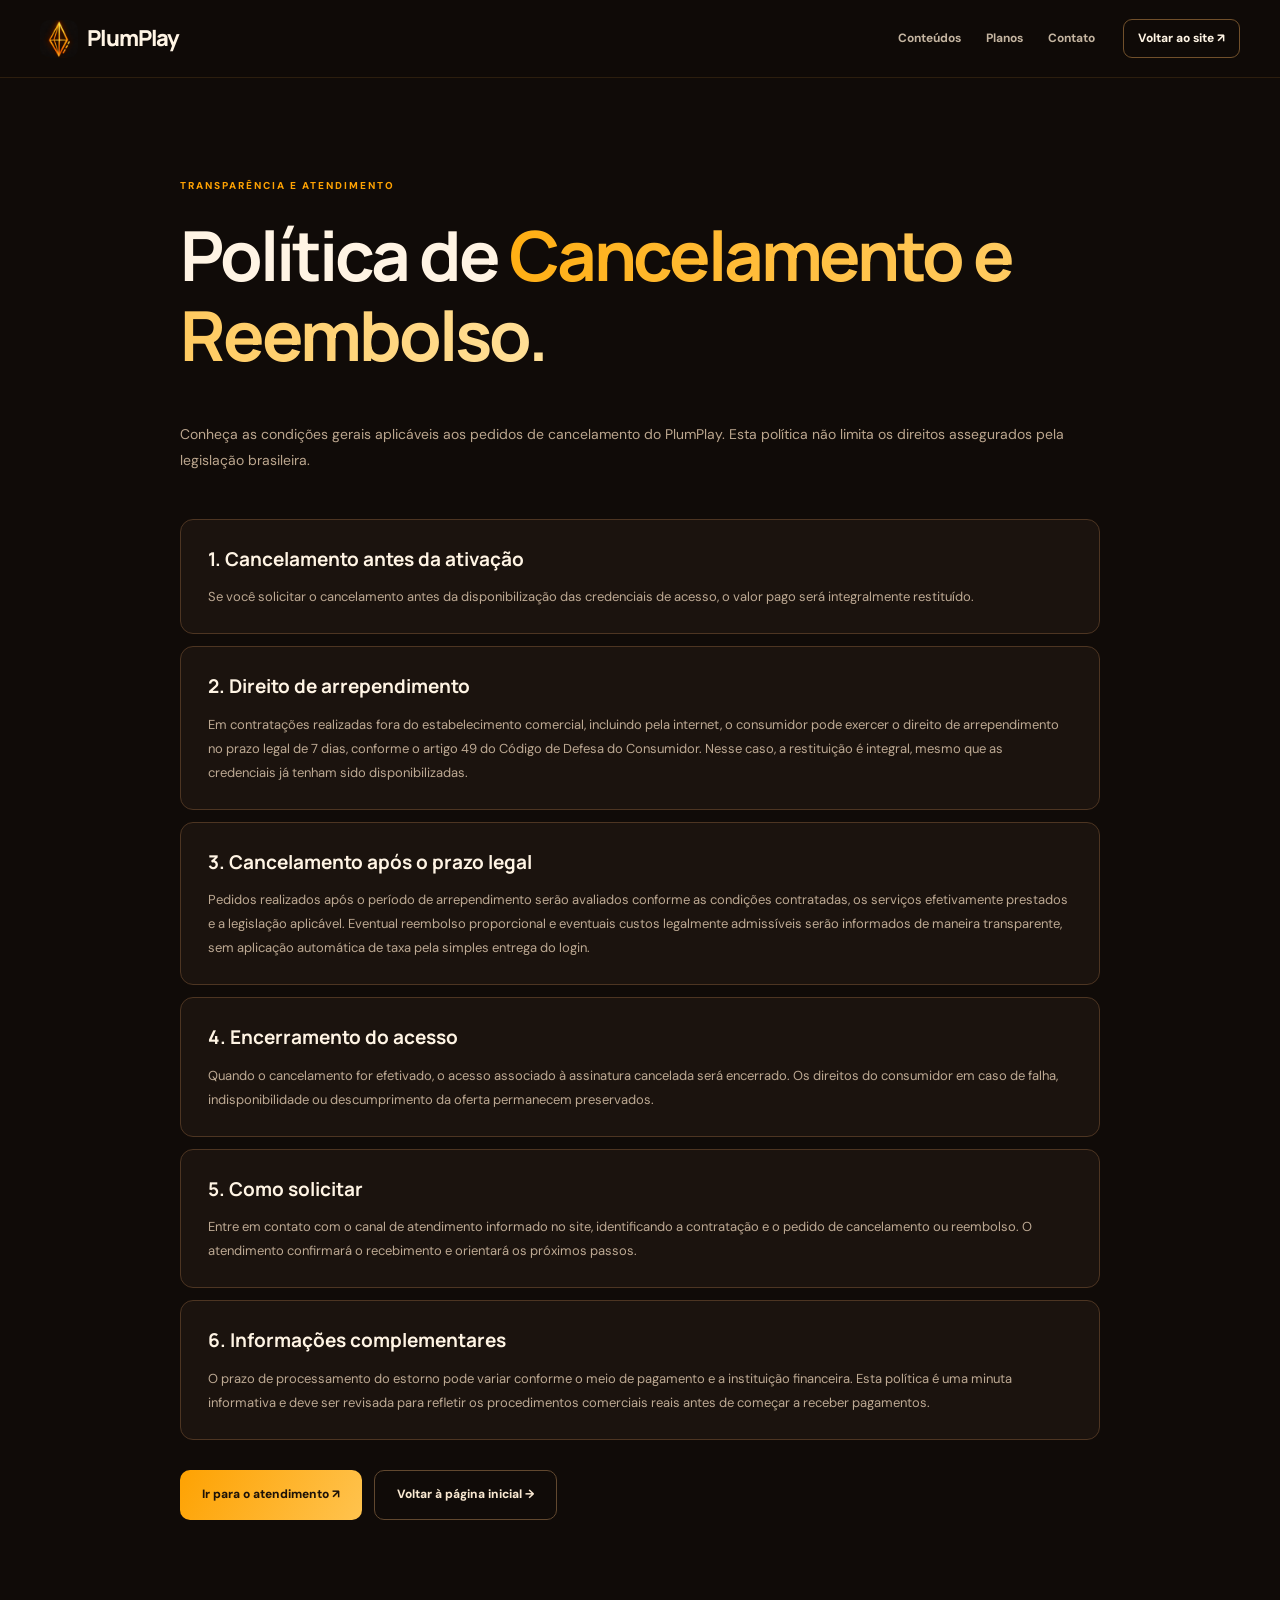
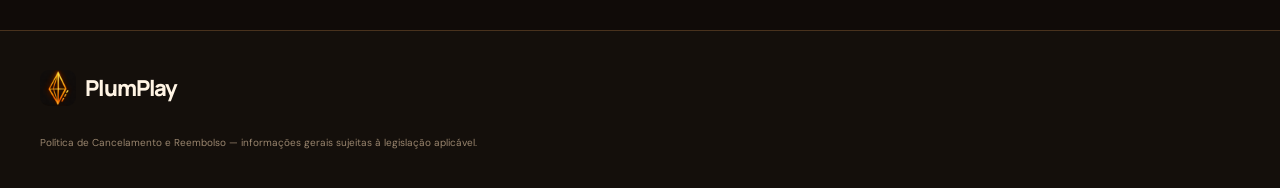
==== reembolso.html @ fbd895e1 "feat: publish PlumPlay landing page and refund policy" ====
<!doctype html><html lang="pt-BR"><head><meta charset="utf-8"><meta name="viewport" content="width=device-width, initial-scale=1"><meta name="theme-color" content="#100b08"><meta name="description" content="Política de cancelamento e reembolso do PlumPlay."><title>Política de Cancelamento e Reembolso | PlumPlay</title><link rel="icon" href="assets/favicon.png" type="image/png"><link rel="stylesheet" href="assets/styles.css"><script defer src="assets/config.js"></script><script defer src="assets/app.js"></script></head><body><a class="skip-link" href="#principal">Pular para o conteúdo</a><header class="header"><div class="wrap header-inner"><a class="site-brand" href="index.html"><img src="assets/favicon.png" width="38" height="38" alt=""><span>PlumPlay</span></a><nav class="nav legal-nav" aria-label="Navegação"><a href="index.html#conteudos">Conteúdos</a><a href="index.html#planos">Planos</a><a href="index.html#contato">Contato</a></nav><a class="header-cta" href="index.html">Voltar ao site ↗</a></div></header><main id="principal" class="legal-main wrap"><p class="eyebrow">TRANSPARÊNCIA E ATENDIMENTO</p><h1>Política de <span class="gradient-text">Cancelamento e Reembolso.</span></h1><p class="legal-intro">Conheça as condições gerais aplicáveis aos pedidos de cancelamento do PlumPlay. Esta política não limita os direitos assegurados pela legislação brasileira.</p><div class="legal-body"><section><h2>1. Cancelamento antes da ativação</h2><p>Se você solicitar o cancelamento antes da disponibilização das credenciais de acesso, o valor pago será integralmente restituído.</p></section><section><h2>2. Direito de arrependimento</h2><p>Em contratações realizadas fora do estabelecimento comercial, incluindo pela internet, o consumidor pode exercer o direito de arrependimento no prazo legal de 7 dias, conforme o artigo 49 do Código de Defesa do Consumidor. Nesse caso, a restituição é integral, mesmo que as credenciais já tenham sido disponibilizadas.</p></section><section><h2>3. Cancelamento após o prazo legal</h2><p>Pedidos realizados após o período de arrependimento serão avaliados conforme as condições contratadas, os serviços efetivamente prestados e a legislação aplicável. Eventual reembolso proporcional e eventuais custos legalmente admissíveis serão informados de maneira transparente, sem aplicação automática de taxa pela simples entrega do login.</p></section><section><h2>4. Encerramento do acesso</h2><p>Quando o cancelamento for efetivado, o acesso associado à assinatura cancelada será encerrado. Os direitos do consumidor em caso de falha, indisponibilidade ou descumprimento da oferta permanecem preservados.</p></section><section><h2>5. Como solicitar</h2><p>Entre em contato com o canal de atendimento informado no site, identificando a contratação e o pedido de cancelamento ou reembolso. O atendimento confirmará o recebimento e orientará os próximos passos.</p></section><section><h2>6. Informações complementares</h2><p>O prazo de processamento do estorno pode variar conforme o meio de pagamento e a instituição financeira. Esta política é uma minuta informativa e deve ser revisada para refletir os procedimentos comerciais reais antes de começar a receber pagamentos.</p></section></div><div class="legal-end"><a class="button primary" href="index.html#contato">Ir para o atendimento ↗</a><a class="button ghost" href="index.html">Voltar à página inicial →</a></div></main><footer class="footer"><div class="wrap footer-inner"><a class="site-brand" href="index.html"><img src="assets/favicon.png" width="36" height="36" alt=""><span>PlumPlay</span></a><p>Política de Cancelamento e Reembolso — informações gerais sujeitas à legislação aplicável.</p></div></footer></body></html>
---- assets/styles.css ----
@import url('https://fonts.googleapis.com/css2?family=DM+Sans:wght@400;500;600;700;800&family=Manrope:wght@400;500;600;700;800&display=swap');
:root{color-scheme:dark;--bg:#100b08;--surface:#1c1410;--surface2:#251910;--text:#fff4e4;--muted:#b9a897;--gold:#fea202;--amber:#ffc550;--line:#483321;--scroll:#bd7926;scrollbar-width:thin;scrollbar-color:var(--scroll) transparent}
@supports selector(::-webkit-scrollbar){:root{scrollbar-color:auto;scrollbar-width:auto}::-webkit-scrollbar{width:11px;height:11px}::-webkit-scrollbar-track{background:transparent}::-webkit-scrollbar-thumb{background:var(--scroll) padding-box;border:4px solid transparent;border-radius:100px}::-webkit-scrollbar-thumb:hover{background:var(--amber) padding-box;border-width:2px}::-webkit-scrollbar-thumb:active{background:#ffe09b padding-box;border-width:2px}}
@media(forced-colors:active){:root{scrollbar-color:auto;scrollbar-width:auto}::-webkit-scrollbar-thumb{background:ButtonText;border-color:Canvas}}
*{box-sizing:border-box}html{scroll-behavior:smooth;scroll-padding-top:95px}body{margin:0;background:var(--bg);color:var(--text);font-family:'DM Sans',system-ui,sans-serif;font-size:15px;line-height:1.65;overflow-x:clip}a{color:inherit;text-decoration:none}button{font:inherit}a,button{-webkit-tap-highlight-color:transparent}a:focus-visible,button:focus-visible,summary:focus-visible{outline:2px solid var(--amber);outline-offset:4px}.wrap{width:min(1200px,calc(100% - 72px));margin-inline:auto}.skip-link{position:absolute;top:-100px;left:12px;z-index:9999;background:var(--amber);color:#15100b;padding:10px 16px}.skip-link:focus{top:10px}
h1,h2,h3,p{margin-top:0}h1,h2,h3{font-family:'Manrope',system-ui,sans-serif}em{font-style:normal;color:var(--gold)}.gradient-text{background:linear-gradient(105deg,#ffae12 0%,#ffca5f 57%,#ffe09a 100%);color:transparent;-webkit-background-clip:text;background-clip:text}
.header{position:sticky;top:0;height:78px;z-index:40;border-bottom:1px solid rgba(185,122,45,.18);background:rgba(16,11,8,.92);backdrop-filter:blur(18px)}.header-inner{height:100%;display:flex;align-items:center;gap:28px}.site-brand{display:inline-flex;align-items:center;gap:9px;font-family:'Manrope',sans-serif;font-size:22px;font-weight:800;letter-spacing:-1.1px;white-space:nowrap}.site-brand img{object-fit:cover;border-radius:9px}.nav{display:flex;gap:25px;align-items:center;margin-left:auto}.nav a{font-size:12px;font-weight:700;color:#c5b5a1;transition:color .18s}.nav a:hover{color:var(--amber)}.header-cta{border:1px solid #71502b;border-radius:9px;padding:9px 14px;white-space:nowrap;font-size:12px;font-weight:800}.header-cta:hover{background:#fea2021a;border-color:var(--gold)}.header-cta span{color:var(--gold);padding-left:10px}.menu-btn{display:none;border:0;background:none;cursor:pointer;padding:10px}.menu-btn span{display:block;width:22px;height:2px;background:var(--text);margin:5px 0;border-radius:2px}
.hero{min-height:655px;padding-top:65px;padding-bottom:66px;display:grid;grid-template-columns:1.06fr .94fr;align-items:center;gap:27px;position:relative}.hero:before{content:'';position:absolute;z-index:-1;pointer-events:none;inset:-90px -14vw -40px;background:radial-gradient(ellipse at 78% 44%,rgba(243,127,10,.11),transparent 45%)}.hero-copy{position:relative;z-index:2}.overline,.eyebrow{letter-spacing:2px;color:var(--gold);font-size:10px;font-weight:800}.overline{display:flex;align-items:center;gap:10px}.live-dot{width:7px;height:7px;border-radius:50%;background:var(--gold);box-shadow:0 0 12px var(--gold)}.hero h1{font-size:clamp(45px,5.1vw,74px);line-height:1.15;letter-spacing:-4.5px;margin:26px 0 22px}.hero-copy>p{max-width:505px;font-size:15px;line-height:1.85;color:#bcae9e}.hero-copy>p strong{color:#fff4df}.hero-buttons{display:flex;flex-wrap:wrap;gap:12px;margin-top:30px}.button{display:inline-flex;align-items:center;justify-content:center;gap:24px;padding:0 22px;min-height:50px;border-radius:10px;font-size:12px;font-weight:800;transition:transform .15s,background .15s,border-color .15s}.button:hover{transform:translateY(-2px)}.button.primary{color:#1d1208;background:linear-gradient(120deg,#fea202,#ffc34e)}.button.primary:hover{background:linear-gradient(120deg,#ffb32b,#ffd077)}.button.ghost{border:1px solid #61482f;color:#fae9d2}.button.ghost:hover{border-color:var(--gold)}.button.outline{border:1px solid #e7a33f;color:#ffce7b;background:#2d1e11}.button.outline:hover{background:#493015}.button.dark{color:#29170c;background:#fff0cf}.button.dark:hover{background:#fff8e9}.hero-points{display:flex;gap:22px;flex-wrap:wrap;margin-top:33px;color:#b6a38c;font-size:11px;font-weight:700}.hero-points span:first-letter{color:var(--gold)}.hero-art{position:relative;min-width:0;height:536px;display:grid;place-items:center}.hero-halo{position:absolute;inset:12%;border:1px solid #73421442;border-radius:50%;box-shadow:0 0 0 30px #703b1116,0 0 0 70px #8043150b}.main-logo{position:relative;max-width:min(100%,510px);width:100%;height:auto;object-fit:contain;filter:drop-shadow(0 0 18px rgba(255,155,0,.08));mix-blend-mode:screen;border-radius:50%}.floating-label{position:absolute;z-index:2;background:linear-gradient(115deg,#2a1a0e,#1c120d);border:1px solid #81511f;border-radius:9px;padding:9px 13px;font-size:9px;letter-spacing:1.2px;font-weight:800;color:#ffd08a;box-shadow:0 13px 30px #0005}.floating-label span{font-size:17px;padding-left:7px}.label-one{left:0;top:30%}.label-two{right:-2%;bottom:23%;transform:rotate(-4deg)}
.ribbon{border-block:1px solid #442d1b;background:#170f0a}.ribbon-inner{min-height:79px;display:flex;justify-content:space-between;align-items:center;gap:16px;white-space:nowrap;font-size:10px;font-family:'Manrope',sans-serif;letter-spacing:1.5px;font-weight:800;color:#bda58b}.ribbon i{font-style:normal;color:var(--gold);font-size:16px}.section{padding-top:112px}.section-heading{display:flex;align-items:end;justify-content:space-between;gap:30px;margin-bottom:34px}.eyebrow{margin-bottom:20px}.section-heading h2{font-size:clamp(34px,4vw,56px);line-height:1.18;letter-spacing:-2.5px;margin:0}.section-aside{max-width:315px;color:#b5a28d;font-size:13px;line-height:1.85;margin:0 0 5px}.content-grid{display:grid;grid-template-columns:repeat(4,minmax(0,1fr));gap:13px}.info-card{background:linear-gradient(150deg,#25180f,#17100d 83%);border:1px solid #4d3521;border-radius:13px;padding:25px 22px;min-height:265px;display:flex;flex-direction:column;align-items:start}.card-icon{height:64px;min-width:64px;display:grid;place-items:center;border-radius:15px;border:1px solid #805324;background:#3a2511;font-size:32px;line-height:1;color:#ffc451;margin-bottom:33px}.card-icon span{font-size:14px}.info-card h3{font-size:17px;line-height:1.35;margin:0 0 9px}.info-card p{color:#b4a18e;font-size:12px;line-height:1.8;margin:0}.info-card strong{color:#ebd4b9}
.stream-grid{display:grid;grid-template-columns:repeat(5,minmax(0,1fr));gap:12px}.stream-card{margin:0;border-radius:11px;overflow:hidden;background:#20160f;border:1px solid #4b3421;display:flex;flex-direction:column;transition:transform .2s,border-color .2s}.stream-card:hover{transform:translateY(-4px);border-color:#d08d31}.stream-card img{width:100%;height:auto;aspect-ratio:16/9;object-fit:cover;display:block}.stream-card span{display:block;padding:11px 10px;text-align:center;font-size:12px;font-weight:800;color:#f1e5d7}.stream-more{border:1px solid #7a5427;background:linear-gradient(110deg,#342113,#21160e);border-radius:11px;padding:18px 22px;display:flex;align-items:center;gap:15px;margin-top:18px}.stream-more .plus{height:44px;width:44px;display:grid;place-items:center;background:#ffb22c;border-radius:9px;color:#241508;font-size:32px;font-weight:800;flex:none}.stream-more strong{font:800 15px 'Manrope',sans-serif}.stream-more p{color:#b9a68c;font-size:12px;margin:3px 0 0}.fineprint{color:#9d8a73;font-size:10px;line-height:1.8;margin:16px 0 0}.special-grid{display:grid;grid-template-columns:repeat(3,minmax(0,1fr));gap:14px}.special-card{min-height:290px;border:1px solid #55391e;border-radius:14px;background:radial-gradient(circle at 70% 0%,#75430c33,transparent 55%),linear-gradient(160deg,#25180f,#160f0b);padding:24px;display:flex;flex-direction:column;justify-content:space-between}.special-symbol{display:grid;place-items:center;border:1px solid #946427;background:#41290e;color:#ffca6f;border-radius:14px;width:66px;height:66px;font-size:34px}.kicker{letter-spacing:1.7px;color:#cf9b57;font-size:10px;font-weight:800}.special-card h3{font-size:20px;margin:10px 0}.special-card p{color:#bca992;line-height:1.8;font-size:12px;margin:0}.device-grid{display:grid;grid-template-columns:repeat(5,minmax(0,1fr));gap:13px}.device{border:1px solid #4e3822;background:#201711;border-radius:13px;min-height:160px;display:flex;flex-direction:column;align-items:center;justify-content:center;gap:3px}.device>span{font-size:40px;line-height:1.5;color:#ffb939}.device strong{font-size:13px}.device small{font-size:11px;color:#ad997f}.player-card{border:1px solid #815221;border-radius:20px;background:linear-gradient(125deg,#2b1b10,#1b130e 60%,#271b12);display:grid;grid-template-columns:.93fr 1.07fr;align-items:center;gap:52px;padding:50px 58px}.player-illustration{position:relative;min-height:235px;display:flex;align-items:center;justify-content:center;flex-direction:column;gap:25px;isolation:isolate}.app-glow{position:absolute;z-index:-1;inset:0;background:radial-gradient(ellipse,#fe9a022c,transparent 64%)}.player-illustration img{display:block;max-width:100%;width:410px;height:auto;object-fit:contain}.player-illustration p{letter-spacing:2px;font-size:10px;color:#d6ad71;font-weight:800}.player-copy h2{font-size:clamp(35px,4vw,53px);line-height:1.15;letter-spacing:-2px;margin:0 0 19px}.player-copy>p:not(.eyebrow):not(.fineprint){font-size:13px;line-height:1.8;color:#c8b49c}.player-copy strong{color:#fff3df}.text-link{color:#ffd078;font-weight:800;font-size:12px;display:inline-block;margin:9px 0 13px}.text-link:hover{text-decoration:underline}
.price-layout{display:grid;grid-template-columns:repeat(2,minmax(0,1fr));gap:17px;max-width:950px;margin:auto}.price-card{min-height:342px;display:flex;flex-direction:column;border:1px solid #664421;border-radius:18px;padding:32px;background:#21150e}.main-price{background:linear-gradient(150deg,#342111,#1e140d);border-color:#cc8c37}.trial-price{background:linear-gradient(145deg,#1f1812,#15100e)}.price-top{display:flex;align-items:center;justify-content:space-between;gap:6px;font-size:11px;font-weight:800;letter-spacing:1px}.price-pill{font-size:9px;color:#30200f;background:#ffd075;border-radius:100px;padding:5px 9px;white-space:nowrap}.price-pill.outlined{color:#ffc65d;background:#432d14}.price-value{font:800 clamp(61px,7vw,86px)/1.25 'Manrope',sans-serif;letter-spacing:-4px;color:#fff0d3;margin-top:18px}.price-value>span{font-size:23px;letter-spacing:-1px;padding-right:6px;color:#ffc563}.price-value>small{font-size:31px;letter-spacing:-1px}.price-value .hours{font-size:27px;letter-spacing:0}.price-card>p{color:#baa58e;font-size:12px;max-width:350px;margin:6px 0 28px}.price-card .button{margin-top:auto;max-width:100%}.pricing-footnote{margin:20px auto 0;max-width:950px;font-size:11px;color:#a99680}.pricing-footnote a{color:#ffcf72;text-decoration:underline}.faqs{padding-bottom:115px}.faq-list{border-top:1px solid #553a24}.faq-list details{border-bottom:1px solid #553a24}.faq-list summary{cursor:pointer;list-style:none;display:flex;justify-content:space-between;align-items:center;gap:25px;padding:22px 2px;font-size:13px;font-weight:800}.faq-list summary::-webkit-details-marker{display:none}.faq-list summary span{color:#ffc15c;border:1px solid #6e4a23;border-radius:6px;height:28px;width:28px;display:grid;place-items:center;flex-shrink:0;font-size:18px}.faq-list details[open] summary span{transform:rotate(45deg)}.faq-list details p{font-size:12px;color:#baa68f;line-height:1.85;max-width:850px;margin:-5px 0 21px 2px}.cta-section{background:linear-gradient(120deg,#ffa91c,#ffd16b);color:#281809;min-height:310px;border-radius:16px;overflow:hidden;position:relative;padding:49px 52px;margin-bottom:90px}.cta-content{position:relative;z-index:1}.cta-content .eyebrow{color:#694011}.cta-content h2{font-size:clamp(35px,4.5vw,57px);letter-spacing:-2.8px;line-height:1.15;margin:0 0 15px}.cta-content>p:not(.eyebrow):not(.contact-status){max-width:525px;font-size:13px;color:#734919}.cta-ring{position:absolute;right:-80px;top:-225px;height:550px;width:550px;border:50px solid #ffffff21;border-radius:50%;box-shadow:0 0 0 40px #fff1,0 0 0 85px #fff1;pointer-events:none}.contact-status{font-size:11px;margin:14px 0 0;max-width:630px;color:#6f420c;font-weight:700}.footer{background:#140f0b;border-top:1px solid #49321d}.footer-inner{padding-top:39px;padding-bottom:37px;display:flex;gap:29px;flex-wrap:wrap;align-items:center;justify-content:space-between}.footer-inner nav{display:flex;gap:19px;flex-wrap:wrap;font-size:11px;font-weight:700;color:#cfb595}.footer-inner nav a:hover{color:#ffc965}.footer-inner>p{flex-basis:100%;color:#99856e;font-size:10px;margin:0}
.legal-main{padding-top:100px;padding-bottom:110px;max-width:920px}.legal-main h1{font-size:clamp(40px,5.4vw,69px);letter-spacing:-3px;line-height:1.17;max-width:900px}.legal-intro{font-size:14px;line-height:1.85;color:#bba68e;margin:19px 0 45px}.legal-body{display:grid;gap:12px}.legal-body section{background:#1b130e;border:1px solid #4d3522;border-radius:13px;padding:24px 27px}.legal-body h2{font-size:19px;margin-bottom:10px}.legal-body p{font-size:13px;color:#bda993;margin:0;line-height:1.85}.legal-end{display:flex;flex-wrap:wrap;gap:12px;margin-top:30px}
@media(max-width:1100px){.nav{gap:15px}.nav a{font-size:11px}.hero h1{font-size:clamp(43px,5.1vw,63px)}.content-grid{grid-template-columns:repeat(2,minmax(0,1fr))}.stream-grid{grid-template-columns:repeat(5,minmax(0,1fr))}.player-card{gap:27px;padding:35px}}
@media(max-width:830px){.wrap{width:min(100% - 42px,1200px)}.menu-btn{display:block}.header-inner{gap:12px}.nav{display:none;position:absolute;top:77px;left:0;right:0;padding:16px 25px 24px;background:#1a100b;border-bottom:1px solid #51351b;box-shadow:0 16px 35px #0009;flex-direction:column;align-items:stretch;gap:0}.nav.open{display:flex}.nav a{padding:10px 0;font-size:14px}.header-cta{margin-left:auto}.hero{grid-template-columns:1fr;gap:0;padding-top:65px}.hero-art{height:420px}.main-logo{max-width:430px}.label-one{left:4%;top:25%}.label-two{right:4%;bottom:16%}.ribbon-inner{overflow-x:auto;justify-content:flex-start;gap:26px}.section{padding-top:83px}.section-heading{align-items:start;flex-direction:column;gap:15px}.section-aside{max-width:600px}.stream-grid{grid-template-columns:repeat(3,minmax(0,1fr))}.special-grid{grid-template-columns:1fr 1fr}.special-card:last-child{grid-column:span 2;min-height:200px}.device-grid{grid-template-columns:repeat(3,minmax(0,1fr))}.player-card{grid-template-columns:1fr;gap:4px}.player-illustration{min-height:180px}.faqs{padding-bottom:85px}}
@media(max-width:540px){.wrap{width:calc(100% - 32px)}.header{height:69px}.header .nav{top:68px}.header-cta{font-size:11px;padding:8px}.header-cta span{display:none}.site-brand{font-size:19px}.site-brand img{width:33px;height:33px}.hero{padding-top:52px;padding-bottom:40px}.overline{font-size:9px}.hero h1{font-size:clamp(35px,9vw,48px);letter-spacing:-2.4px}.hero-copy>p{font-size:14px}.hero-buttons .button{width:100%}.hero-art{height:340px}.main-logo{max-width:340px}.floating-label{font-size:8px;padding:7px}.label-one{left:-2%;top:24%}.label-two{right:-2%;bottom:14%}.hero-points{gap:13px}.ribbon-inner{min-height:61px}.section{padding-top:70px}.section-heading h2{font-size:36px;letter-spacing:-1.7px}.content-grid{grid-template-columns:1fr;gap:12px}.info-card{min-height:195px;padding:21px}.card-icon{margin-bottom:19px}.stream-grid{grid-template-columns:repeat(2,minmax(0,1fr));gap:10px}.stream-card span{font-size:11px;padding:8px 5px}.stream-more{padding:12px}.stream-more strong{font-size:13px}.special-grid{grid-template-columns:1fr}.special-card,.special-card:last-child{grid-column:auto;min-height:238px}.device-grid{grid-template-columns:repeat(2,minmax(0,1fr))}.device{min-height:136px}.player-card{padding:23px 20px}.player-illustration img{max-width:95%}.player-copy h2{font-size:39px}.price-layout{grid-template-columns:1fr}.price-card{min-height:325px;padding:24px}.price-value{font-size:72px}.faqs{padding-bottom:70px}.cta-section{padding:32px 22px;margin-bottom:60px}.cta-content h2{font-size:36px;letter-spacing:-1.4px}.cta-ring{right:-250px;opacity:.7}.footer-inner{align-items:start;flex-direction:column;gap:19px}.footer-inner nav{gap:12px}.legal-main{padding-top:60px;padding-bottom:65px}.legal-main h1{font-size:41px;letter-spacing:-2px}.legal-body section{padding:20px}}
@media(prefers-reduced-motion:reduce){html{scroll-behavior:auto}.button,.stream-card{transition:none}}
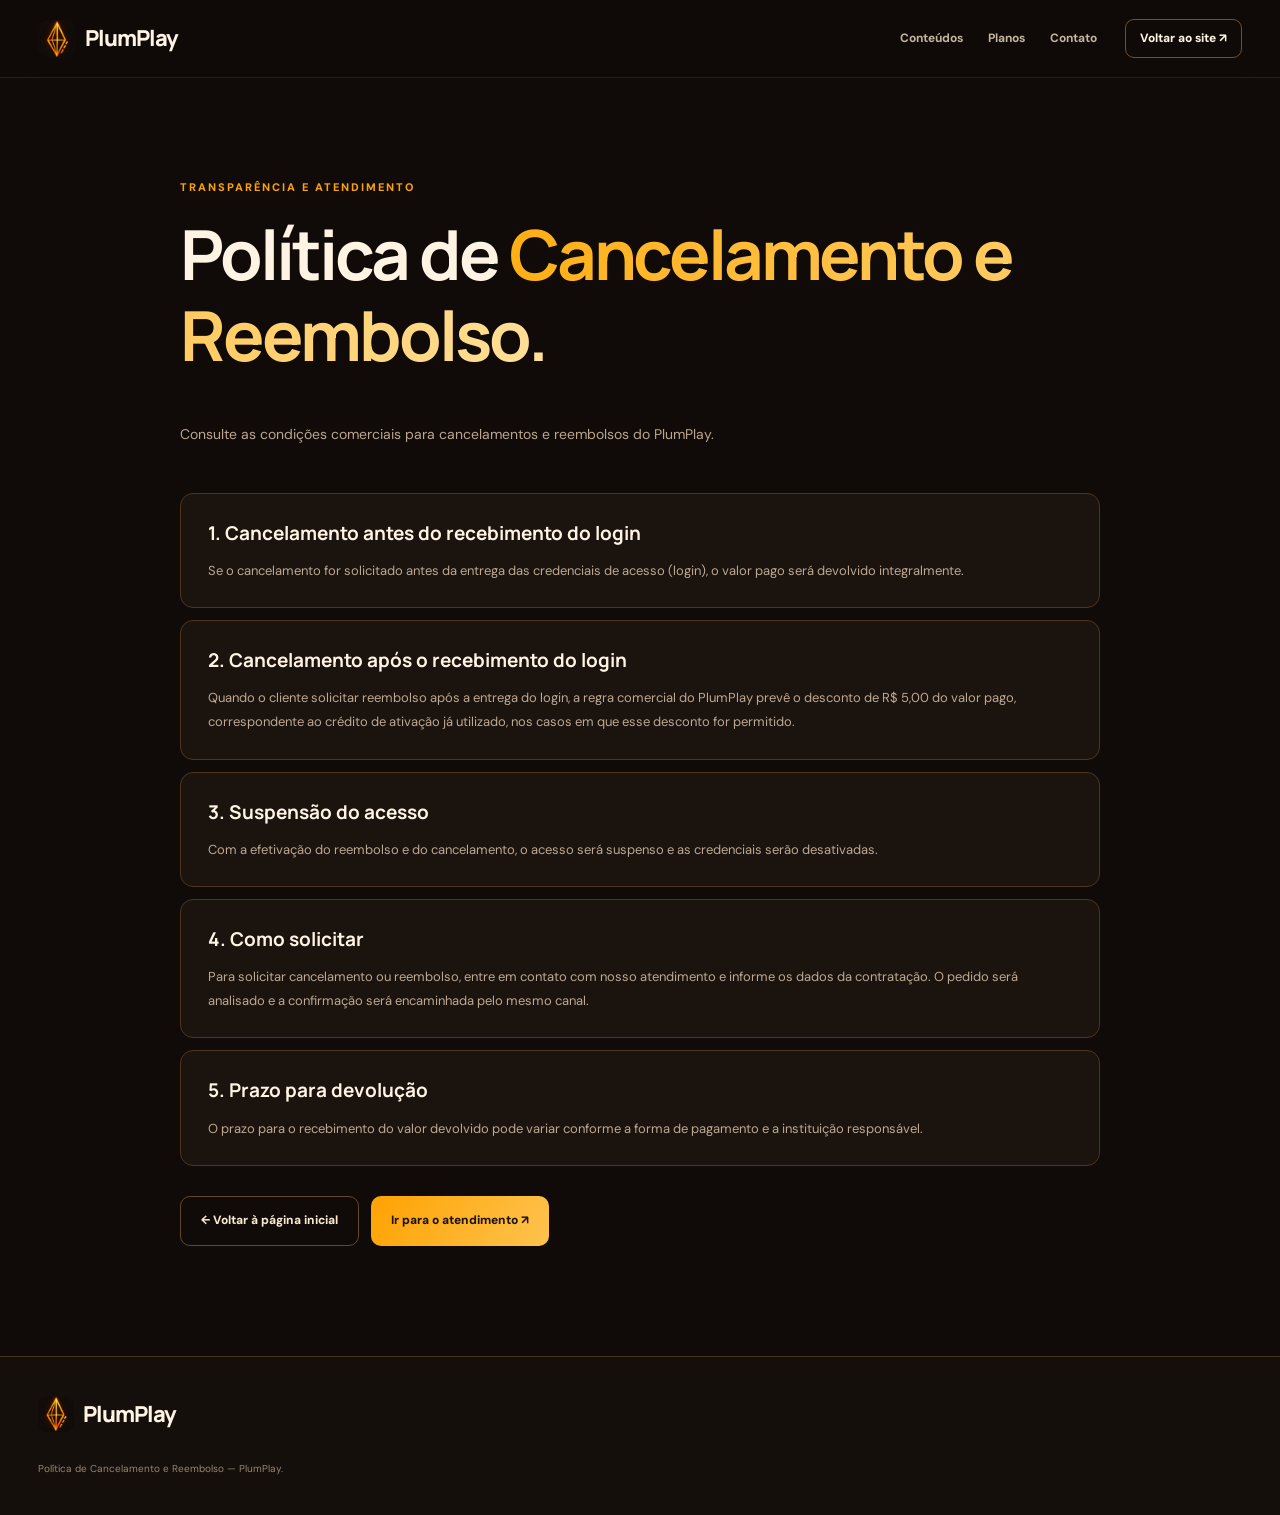
==== commit 7a70a0bd: "fix: update PlumPlay refund policy and navigation buttons" ====
--- a/reembolso.html
+++ b/reembolso.html
@@ -1 +1 @@
-<!doctype html><html lang="pt-BR"><head><meta charset="utf-8"><meta name="viewport" content="width=device-width, initial-scale=1"><meta name="theme-color" content="#100b08"><meta name="description" content="Política de cancelamento e reembolso do PlumPlay."><title>Política de Cancelamento e Reembolso | PlumPlay</title><link rel="icon" href="assets/favicon.png" type="image/png"><link rel="stylesheet" href="assets/styles.css"><script defer src="assets/config.js"></script><script defer src="assets/app.js"></script></head><body><a class="skip-link" href="#principal">Pular para o conteúdo</a><header class="header"><div class="wrap header-inner"><a class="site-brand" href="index.html"><img src="assets/favicon.png" width="38" height="38" alt=""><span>PlumPlay</span></a><nav class="nav legal-nav" aria-label="Navegação"><a href="index.html#conteudos">Conteúdos</a><a href="index.html#planos">Planos</a><a href="index.html#contato">Contato</a></nav><a class="header-cta" href="index.html">Voltar ao site ↗</a></div></header><main id="principal" class="legal-main wrap"><p class="eyebrow">TRANSPARÊNCIA E ATENDIMENTO</p><h1>Política de <span class="gradient-text">Cancelamento e Reembolso.</span></h1><p class="legal-intro">Conheça as condições gerais aplicáveis aos pedidos de cancelamento do PlumPlay. Esta política não limita os direitos assegurados pela legislação brasileira.</p><div class="legal-body"><section><h2>1. Cancelamento antes da ativação</h2><p>Se você solicitar o cancelamento antes da disponibilização das credenciais de acesso, o valor pago será integralmente restituído.</p></section><section><h2>2. Direito de arrependimento</h2><p>Em contratações realizadas fora do estabelecimento comercial, incluindo pela internet, o consumidor pode exercer o direito de arrependimento no prazo legal de 7 dias, conforme o artigo 49 do Código de Defesa do Consumidor. Nesse caso, a restituição é integral, mesmo que as credenciais já tenham sido disponibilizadas.</p></section><section><h2>3. Cancelamento após o prazo legal</h2><p>Pedidos realizados após o período de arrependimento serão avaliados conforme as condições contratadas, os serviços efetivamente prestados e a legislação aplicável. Eventual reembolso proporcional e eventuais custos legalmente admissíveis serão informados de maneira transparente, sem aplicação automática de taxa pela simples entrega do login.</p></section><section><h2>4. Encerramento do acesso</h2><p>Quando o cancelamento for efetivado, o acesso associado à assinatura cancelada será encerrado. Os direitos do consumidor em caso de falha, indisponibilidade ou descumprimento da oferta permanecem preservados.</p></section><section><h2>5. Como solicitar</h2><p>Entre em contato com o canal de atendimento informado no site, identificando a contratação e o pedido de cancelamento ou reembolso. O atendimento confirmará o recebimento e orientará os próximos passos.</p></section><section><h2>6. Informações complementares</h2><p>O prazo de processamento do estorno pode variar conforme o meio de pagamento e a instituição financeira. Esta política é uma minuta informativa e deve ser revisada para refletir os procedimentos comerciais reais antes de começar a receber pagamentos.</p></section></div><div class="legal-end"><a class="button primary" href="index.html#contato">Ir para o atendimento ↗</a><a class="button ghost" href="index.html">Voltar à página inicial →</a></div></main><footer class="footer"><div class="wrap footer-inner"><a class="site-brand" href="index.html"><img src="assets/favicon.png" width="36" height="36" alt=""><span>PlumPlay</span></a><p>Política de Cancelamento e Reembolso — informações gerais sujeitas à legislação aplicável.</p></div></footer></body></html>+<!doctype html><html lang="pt-BR"><head><meta charset="utf-8"><meta name="viewport" content="width=device-width, initial-scale=1"><meta name="theme-color" content="#100b08"><meta name="description" content="Política de cancelamento e reembolso do PlumPlay."><title>Política de Cancelamento e Reembolso | PlumPlay</title><link rel="icon" href="assets/favicon.png" type="image/png"><link rel="stylesheet" href="assets/styles.css"><script defer src="assets/config.js"></script><script defer src="assets/app.js"></script></head><body><a class="skip-link" href="#principal">Pular para o conteúdo</a><header class="header"><div class="wrap header-inner"><a class="site-brand" href="index.html"><img src="assets/favicon.png" width="38" height="38" alt=""><span>PlumPlay</span></a><nav class="nav legal-nav" aria-label="Navegação"><a href="index.html#conteudos">Conteúdos</a><a href="index.html#planos">Planos</a><a href="index.html#contato">Contato</a></nav><a class="header-cta" href="index.html">Voltar ao site ↗</a></div></header><main id="principal" class="legal-main wrap"><p class="eyebrow">TRANSPARÊNCIA E ATENDIMENTO</p><h1>Política de <span class="gradient-text">Cancelamento e Reembolso.</span></h1><p class="legal-intro">Consulte as condições comerciais para cancelamentos e reembolsos do PlumPlay.</p><div class="legal-body"><section><h2>1. Cancelamento antes do recebimento do login</h2><p>Se o cancelamento for solicitado antes da entrega das credenciais de acesso (login), o valor pago será devolvido integralmente.</p></section><section><h2>2. Cancelamento após o recebimento do login</h2><p>Quando o cliente solicitar reembolso após a entrega do login, a regra comercial do PlumPlay prevê o desconto de R$ 5,00 do valor pago, correspondente ao crédito de ativação já utilizado, nos casos em que esse desconto for permitido.</p></section><section><h2>3. Suspensão do acesso</h2><p>Com a efetivação do reembolso e do cancelamento, o acesso será suspenso e as credenciais serão desativadas.</p></section><section><h2>4. Como solicitar</h2><p>Para solicitar cancelamento ou reembolso, entre em contato com nosso atendimento e informe os dados da contratação. O pedido será analisado e a confirmação será encaminhada pelo mesmo canal.</p></section><section><h2>5. Prazo para devolução</h2><p>O prazo para o recebimento do valor devolvido pode variar conforme a forma de pagamento e a instituição responsável.</p></section></div><div class="legal-end"><a class="button ghost" href="index.html">← Voltar à página inicial</a><a class="button primary" href="index.html#contato">Ir para o atendimento ↗</a></div></main><footer class="footer"><div class="wrap footer-inner"><a class="site-brand" href="index.html"><img src="assets/favicon.png" width="36" height="36" alt=""><span>PlumPlay</span></a><p>Política de Cancelamento e Reembolso — PlumPlay.</p></div></footer></body></html>
--- a/assets/styles.css
+++ b/assets/styles.css
@@ -5,12 +5,241 @@
 *{box-sizing:border-box}html{scroll-behavior:smooth;scroll-padding-top:95px}body{margin:0;background:var(--bg);color:var(--text);font-family:'DM Sans',system-ui,sans-serif;font-size:15px;line-height:1.65;overflow-x:clip}a{color:inherit;text-decoration:none}button{font:inherit}a,button{-webkit-tap-highlight-color:transparent}a:focus-visible,button:focus-visible,summary:focus-visible{outline:2px solid var(--amber);outline-offset:4px}.wrap{width:min(1200px,calc(100% - 72px));margin-inline:auto}.skip-link{position:absolute;top:-100px;left:12px;z-index:9999;background:var(--amber);color:#15100b;padding:10px 16px}.skip-link:focus{top:10px}
 h1,h2,h3,p{margin-top:0}h1,h2,h3{font-family:'Manrope',system-ui,sans-serif}em{font-style:normal;color:var(--gold)}.gradient-text{background:linear-gradient(105deg,#ffae12 0%,#ffca5f 57%,#ffe09a 100%);color:transparent;-webkit-background-clip:text;background-clip:text}
 .header{position:sticky;top:0;height:78px;z-index:40;border-bottom:1px solid rgba(185,122,45,.18);background:rgba(16,11,8,.92);backdrop-filter:blur(18px)}.header-inner{height:100%;display:flex;align-items:center;gap:28px}.site-brand{display:inline-flex;align-items:center;gap:9px;font-family:'Manrope',sans-serif;font-size:22px;font-weight:800;letter-spacing:-1.1px;white-space:nowrap}.site-brand img{object-fit:cover;border-radius:9px}.nav{display:flex;gap:25px;align-items:center;margin-left:auto}.nav a{font-size:12px;font-weight:700;color:#c5b5a1;transition:color .18s}.nav a:hover{color:var(--amber)}.header-cta{border:1px solid #71502b;border-radius:9px;padding:9px 14px;white-space:nowrap;font-size:12px;font-weight:800}.header-cta:hover{background:#fea2021a;border-color:var(--gold)}.header-cta span{color:var(--gold);padding-left:10px}.menu-btn{display:none;border:0;background:none;cursor:pointer;padding:10px}.menu-btn span{display:block;width:22px;height:2px;background:var(--text);margin:5px 0;border-radius:2px}
-.hero{min-height:655px;padding-top:65px;padding-bottom:66px;display:grid;grid-template-columns:1.06fr .94fr;align-items:center;gap:27px;position:relative}.hero:before{content:'';position:absolute;z-index:-1;pointer-events:none;inset:-90px -14vw -40px;background:radial-gradient(ellipse at 78% 44%,rgba(243,127,10,.11),transparent 45%)}.hero-copy{position:relative;z-index:2}.overline,.eyebrow{letter-spacing:2px;color:var(--gold);font-size:10px;font-weight:800}.overline{display:flex;align-items:center;gap:10px}.live-dot{width:7px;height:7px;border-radius:50%;background:var(--gold);box-shadow:0 0 12px var(--gold)}.hero h1{font-size:clamp(45px,5.1vw,74px);line-height:1.15;letter-spacing:-4.5px;margin:26px 0 22px}.hero-copy>p{max-width:505px;font-size:15px;line-height:1.85;color:#bcae9e}.hero-copy>p strong{color:#fff4df}.hero-buttons{display:flex;flex-wrap:wrap;gap:12px;margin-top:30px}.button{display:inline-flex;align-items:center;justify-content:center;gap:24px;padding:0 22px;min-height:50px;border-radius:10px;font-size:12px;font-weight:800;transition:transform .15s,background .15s,border-color .15s}.button:hover{transform:translateY(-2px)}.button.primary{color:#1d1208;background:linear-gradient(120deg,#fea202,#ffc34e)}.button.primary:hover{background:linear-gradient(120deg,#ffb32b,#ffd077)}.button.ghost{border:1px solid #61482f;color:#fae9d2}.button.ghost:hover{border-color:var(--gold)}.button.outline{border:1px solid #e7a33f;color:#ffce7b;background:#2d1e11}.button.outline:hover{background:#493015}.button.dark{color:#29170c;background:#fff0cf}.button.dark:hover{background:#fff8e9}.hero-points{display:flex;gap:22px;flex-wrap:wrap;margin-top:33px;color:#b6a38c;font-size:11px;font-weight:700}.hero-points span:first-letter{color:var(--gold)}.hero-art{position:relative;min-width:0;height:536px;display:grid;place-items:center}.hero-halo{position:absolute;inset:12%;border:1px solid #73421442;border-radius:50%;box-shadow:0 0 0 30px #703b1116,0 0 0 70px #8043150b}.main-logo{position:relative;max-width:min(100%,510px);width:100%;height:auto;object-fit:contain;filter:drop-shadow(0 0 18px rgba(255,155,0,.08));mix-blend-mode:screen;border-radius:50%}.floating-label{position:absolute;z-index:2;background:linear-gradient(115deg,#2a1a0e,#1c120d);border:1px solid #81511f;border-radius:9px;padding:9px 13px;font-size:9px;letter-spacing:1.2px;font-weight:800;color:#ffd08a;box-shadow:0 13px 30px #0005}.floating-label span{font-size:17px;padding-left:7px}.label-one{left:0;top:30%}.label-two{right:-2%;bottom:23%;transform:rotate(-4deg)}
-.ribbon{border-block:1px solid #442d1b;background:#170f0a}.ribbon-inner{min-height:79px;display:flex;justify-content:space-between;align-items:center;gap:16px;white-space:nowrap;font-size:10px;font-family:'Manrope',sans-serif;letter-spacing:1.5px;font-weight:800;color:#bda58b}.ribbon i{font-style:normal;color:var(--gold);font-size:16px}.section{padding-top:112px}.section-heading{display:flex;align-items:end;justify-content:space-between;gap:30px;margin-bottom:34px}.eyebrow{margin-bottom:20px}.section-heading h2{font-size:clamp(34px,4vw,56px);line-height:1.18;letter-spacing:-2.5px;margin:0}.section-aside{max-width:315px;color:#b5a28d;font-size:13px;line-height:1.85;margin:0 0 5px}.content-grid{display:grid;grid-template-columns:repeat(4,minmax(0,1fr));gap:13px}.info-card{background:linear-gradient(150deg,#25180f,#17100d 83%);border:1px solid #4d3521;border-radius:13px;padding:25px 22px;min-height:265px;display:flex;flex-direction:column;align-items:start}.card-icon{height:64px;min-width:64px;display:grid;place-items:center;border-radius:15px;border:1px solid #805324;background:#3a2511;font-size:32px;line-height:1;color:#ffc451;margin-bottom:33px}.card-icon span{font-size:14px}.info-card h3{font-size:17px;line-height:1.35;margin:0 0 9px}.info-card p{color:#b4a18e;font-size:12px;line-height:1.8;margin:0}.info-card strong{color:#ebd4b9}
-.stream-grid{display:grid;grid-template-columns:repeat(5,minmax(0,1fr));gap:12px}.stream-card{margin:0;border-radius:11px;overflow:hidden;background:#20160f;border:1px solid #4b3421;display:flex;flex-direction:column;transition:transform .2s,border-color .2s}.stream-card:hover{transform:translateY(-4px);border-color:#d08d31}.stream-card img{width:100%;height:auto;aspect-ratio:16/9;object-fit:cover;display:block}.stream-card span{display:block;padding:11px 10px;text-align:center;font-size:12px;font-weight:800;color:#f1e5d7}.stream-more{border:1px solid #7a5427;background:linear-gradient(110deg,#342113,#21160e);border-radius:11px;padding:18px 22px;display:flex;align-items:center;gap:15px;margin-top:18px}.stream-more .plus{height:44px;width:44px;display:grid;place-items:center;background:#ffb22c;border-radius:9px;color:#241508;font-size:32px;font-weight:800;flex:none}.stream-more strong{font:800 15px 'Manrope',sans-serif}.stream-more p{color:#b9a68c;font-size:12px;margin:3px 0 0}.fineprint{color:#9d8a73;font-size:10px;line-height:1.8;margin:16px 0 0}.special-grid{display:grid;grid-template-columns:repeat(3,minmax(0,1fr));gap:14px}.special-card{min-height:290px;border:1px solid #55391e;border-radius:14px;background:radial-gradient(circle at 70% 0%,#75430c33,transparent 55%),linear-gradient(160deg,#25180f,#160f0b);padding:24px;display:flex;flex-direction:column;justify-content:space-between}.special-symbol{display:grid;place-items:center;border:1px solid #946427;background:#41290e;color:#ffca6f;border-radius:14px;width:66px;height:66px;font-size:34px}.kicker{letter-spacing:1.7px;color:#cf9b57;font-size:10px;font-weight:800}.special-card h3{font-size:20px;margin:10px 0}.special-card p{color:#bca992;line-height:1.8;font-size:12px;margin:0}.device-grid{display:grid;grid-template-columns:repeat(5,minmax(0,1fr));gap:13px}.device{border:1px solid #4e3822;background:#201711;border-radius:13px;min-height:160px;display:flex;flex-direction:column;align-items:center;justify-content:center;gap:3px}.device>span{font-size:40px;line-height:1.5;color:#ffb939}.device strong{font-size:13px}.device small{font-size:11px;color:#ad997f}.player-card{border:1px solid #815221;border-radius:20px;background:linear-gradient(125deg,#2b1b10,#1b130e 60%,#271b12);display:grid;grid-template-columns:.93fr 1.07fr;align-items:center;gap:52px;padding:50px 58px}.player-illustration{position:relative;min-height:235px;display:flex;align-items:center;justify-content:center;flex-direction:column;gap:25px;isolation:isolate}.app-glow{position:absolute;z-index:-1;inset:0;background:radial-gradient(ellipse,#fe9a022c,transparent 64%)}.player-illustration img{display:block;max-width:100%;width:410px;height:auto;object-fit:contain}.player-illustration p{letter-spacing:2px;font-size:10px;color:#d6ad71;font-weight:800}.player-copy h2{font-size:clamp(35px,4vw,53px);line-height:1.15;letter-spacing:-2px;margin:0 0 19px}.player-copy>p:not(.eyebrow):not(.fineprint){font-size:13px;line-height:1.8;color:#c8b49c}.player-copy strong{color:#fff3df}.text-link{color:#ffd078;font-weight:800;font-size:12px;display:inline-block;margin:9px 0 13px}.text-link:hover{text-decoration:underline}
-.price-layout{display:grid;grid-template-columns:repeat(2,minmax(0,1fr));gap:17px;max-width:950px;margin:auto}.price-card{min-height:342px;display:flex;flex-direction:column;border:1px solid #664421;border-radius:18px;padding:32px;background:#21150e}.main-price{background:linear-gradient(150deg,#342111,#1e140d);border-color:#cc8c37}.trial-price{background:linear-gradient(145deg,#1f1812,#15100e)}.price-top{display:flex;align-items:center;justify-content:space-between;gap:6px;font-size:11px;font-weight:800;letter-spacing:1px}.price-pill{font-size:9px;color:#30200f;background:#ffd075;border-radius:100px;padding:5px 9px;white-space:nowrap}.price-pill.outlined{color:#ffc65d;background:#432d14}.price-value{font:800 clamp(61px,7vw,86px)/1.25 'Manrope',sans-serif;letter-spacing:-4px;color:#fff0d3;margin-top:18px}.price-value>span{font-size:23px;letter-spacing:-1px;padding-right:6px;color:#ffc563}.price-value>small{font-size:31px;letter-spacing:-1px}.price-value .hours{font-size:27px;letter-spacing:0}.price-card>p{color:#baa58e;font-size:12px;max-width:350px;margin:6px 0 28px}.price-card .button{margin-top:auto;max-width:100%}.pricing-footnote{margin:20px auto 0;max-width:950px;font-size:11px;color:#a99680}.pricing-footnote a{color:#ffcf72;text-decoration:underline}.faqs{padding-bottom:115px}.faq-list{border-top:1px solid #553a24}.faq-list details{border-bottom:1px solid #553a24}.faq-list summary{cursor:pointer;list-style:none;display:flex;justify-content:space-between;align-items:center;gap:25px;padding:22px 2px;font-size:13px;font-weight:800}.faq-list summary::-webkit-details-marker{display:none}.faq-list summary span{color:#ffc15c;border:1px solid #6e4a23;border-radius:6px;height:28px;width:28px;display:grid;place-items:center;flex-shrink:0;font-size:18px}.faq-list details[open] summary span{transform:rotate(45deg)}.faq-list details p{font-size:12px;color:#baa68f;line-height:1.85;max-width:850px;margin:-5px 0 21px 2px}.cta-section{background:linear-gradient(120deg,#ffa91c,#ffd16b);color:#281809;min-height:310px;border-radius:16px;overflow:hidden;position:relative;padding:49px 52px;margin-bottom:90px}.cta-content{position:relative;z-index:1}.cta-content .eyebrow{color:#694011}.cta-content h2{font-size:clamp(35px,4.5vw,57px);letter-spacing:-2.8px;line-height:1.15;margin:0 0 15px}.cta-content>p:not(.eyebrow):not(.contact-status){max-width:525px;font-size:13px;color:#734919}.cta-ring{position:absolute;right:-80px;top:-225px;height:550px;width:550px;border:50px solid #ffffff21;border-radius:50%;box-shadow:0 0 0 40px #fff1,0 0 0 85px #fff1;pointer-events:none}.contact-status{font-size:11px;margin:14px 0 0;max-width:630px;color:#6f420c;font-weight:700}.footer{background:#140f0b;border-top:1px solid #49321d}.footer-inner{padding-top:39px;padding-bottom:37px;display:flex;gap:29px;flex-wrap:wrap;align-items:center;justify-content:space-between}.footer-inner nav{display:flex;gap:19px;flex-wrap:wrap;font-size:11px;font-weight:700;color:#cfb595}.footer-inner nav a:hover{color:#ffc965}.footer-inner>p{flex-basis:100%;color:#99856e;font-size:10px;margin:0}
+.hero{min-height:100svh;padding-top:65px;padding-bottom:66px;display:grid;grid-template-columns:1.06fr .94fr;align-items:center;gap:27px;position:relative}.hero:before{content:'';position:absolute;z-index:-1;pointer-events:none;inset:-90px -14vw -40px;background:radial-gradient(ellipse at 78% 44%,rgba(243,127,10,.11),transparent 45%)}.hero-copy{position:relative;z-index:2}.overline,.eyebrow{letter-spacing:2px;color:var(--gold);font-size:10px;font-weight:800}.overline{display:flex;align-items:center;gap:10px}.live-dot{width:7px;height:7px;border-radius:50%;background:var(--gold);box-shadow:0 0 12px var(--gold)}.hero h1{font-size:clamp(45px,5.1vw,74px);line-height:1.15;letter-spacing:-4.5px;margin:26px 0 22px}.hero-copy>p{max-width:505px;font-size:15px;line-height:1.85;color:#bcae9e}.hero-copy>p strong{color:#fff4df}.hero-buttons{display:flex;flex-wrap:wrap;gap:12px;margin-top:30px}.button{display:inline-flex;align-items:center;justify-content:center;gap:24px;padding:0 22px;min-height:50px;border-radius:10px;font-size:12px;font-weight:800;transition:transform .15s,background .15s,border-color .15s}.button:hover{transform:translateY(-2px)}.button.primary{color:#1d1208;background:linear-gradient(120deg,#fea202,#ffc34e)}.button.primary:hover{background:linear-gradient(120deg,#ffb32b,#ffd077)}.button.ghost{border:1px solid #61482f;color:#fae9d2}.button.ghost:hover{border-color:var(--gold)}.button.outline{border:1px solid #e7a33f;color:#ffce7b;background:#2d1e11}.button.outline:hover{background:#493015}.button.dark{color:#29170c;background:#fff0cf}.button.dark:hover{background:#fff8e9}.hero-points{display:flex;gap:22px;flex-wrap:wrap;margin-top:33px;color:#b6a38c;font-size:11px;font-weight:700}.hero-points span:first-letter{color:var(--gold)}.hero-art{position:relative;min-width:0;height:536px;display:grid;place-items:center}.hero-halo{position:absolute;inset:12%;border:1px solid #73421442;border-radius:50%;box-shadow:0 0 0 30px #703b1116,0 0 0 70px #8043150b}.main-logo{position:relative;max-width:min(100%,510px);width:100%;height:auto;object-fit:contain;filter:drop-shadow(0 0 18px rgba(255,155,0,.08));mix-blend-mode:screen;border-radius:50%}.floating-label{position:absolute;z-index:2;background:linear-gradient(115deg,#2a1a0e,#1c120d);border:1px solid #81511f;border-radius:9px;padding:9px 13px;font-size:9px;letter-spacing:1.2px;font-weight:800;color:#ffd08a;box-shadow:0 13px 30px #0005}.floating-label span{font-size:17px;padding-left:7px}.label-one{left:0;top:30%}.label-two{right:-2%;bottom:23%;transform:rotate(-4deg)}
+.ribbon{border-block:1px solid #442d1b;background:#170f0a}.ribbon-inner{min-height:79px;display:flex;justify-content:space-between;align-items:center;gap:16px;white-space:nowrap;font-size:10px;font-family:'Manrope',sans-serif;letter-spacing:1.5px;font-weight:800;color:#bda58b}.ribbon i{font-style:normal;color:var(--gold);font-size:16px}.section{padding-top:112px;min-height:100svh;display:flex;flex-direction:column;justify-content:center}.section-heading{display:flex;align-items:end;justify-content:space-between;gap:30px;margin-bottom:34px}.eyebrow{margin-bottom:20px}.section-heading h2{font-size:clamp(34px,4vw,56px);line-height:1.18;letter-spacing:-2.5px;margin:0}.section-aside{max-width:315px;color:#b5a28d;font-size:13px;line-height:1.85;margin:0 0 5px}.content-grid{display:grid;grid-template-columns:repeat(4,minmax(0,1fr));gap:13px}.info-card{background:linear-gradient(150deg,#25180f,#17100d 83%);border:1px solid #4d3521;border-radius:13px;padding:25px 22px;min-height:265px;display:flex;flex-direction:column;align-items:start}.card-icon{height:64px;min-width:64px;display:grid;place-items:center;border-radius:15px;border:1px solid #805324;background:#3a2511;font-size:32px;line-height:1;color:#ffc451;margin-bottom:33px}.card-icon span{font-size:14px}.info-card h3{font-size:17px;line-height:1.35;margin:0 0 9px}.info-card p{color:#b4a18e;font-size:12px;line-height:1.8;margin:0}.info-card strong{color:#ebd4b9}
+.stream-grid{display:grid;grid-template-columns:repeat(5,minmax(0,1fr));gap:12px}.stream-card{margin:0;border-radius:11px;overflow:hidden;background:#20160f;border:1px solid #4b3421;display:flex;flex-direction:column;transition:transform .2s,border-color .2s}.stream-card:hover{transform:translateY(-4px);border-color:#d08d31}.stream-card img{width:100%;height:auto;aspect-ratio:16/9;object-fit:cover;display:block}.stream-more{border:1px solid #7a5427;background:linear-gradient(110deg,#342113,#21160e);border-radius:11px;padding:18px 22px;display:flex;align-items:center;gap:15px;margin-top:18px}.stream-more .plus{height:44px;width:44px;display:grid;place-items:center;background:#ffb22c;border-radius:9px;color:#241508;font-size:32px;font-weight:800;flex:none}.stream-more strong{font:800 15px 'Manrope',sans-serif}.stream-more p{color:#b9a68c;font-size:12px;margin:3px 0 0}.fineprint{color:#9d8a73;font-size:10px;line-height:1.8;margin:16px 0 0}.special-grid{display:grid;grid-template-columns:repeat(3,minmax(0,1fr));gap:14px}.special-card{min-height:290px;border:1px solid #55391e;border-radius:14px;background:radial-gradient(circle at 70% 0%,#75430c33,transparent 55%),linear-gradient(160deg,#25180f,#160f0b);padding:24px;display:flex;flex-direction:column;justify-content:space-between}.special-symbol{display:grid;place-items:center;border:1px solid #946427;background:#41290e;color:#ffca6f;border-radius:14px;width:66px;height:66px;font-size:34px;flex:none}.special-symbol svg,.device>span svg{width:32px;height:32px;display:block}.kicker{letter-spacing:1.7px;color:#cf9b57;font-size:10px;font-weight:800}.special-card h3{font-size:20px;margin:10px 0}.special-card p{color:#bca992;line-height:1.8;font-size:12px;margin:0}.device-grid{display:grid;grid-template-columns:repeat(5,minmax(0,1fr));gap:13px}.device{border:1px solid #4e3822;background:#201711;border-radius:13px;min-height:160px;display:flex;flex-direction:column;align-items:center;justify-content:center;gap:3px}.device>span{width:44px;height:44px;display:grid;place-items:center;line-height:1;color:#ffb939}.device strong{font-size:13px}.device small{font-size:11px;color:#ad997f}.player-card{border:1px solid #815221;border-radius:20px;background:linear-gradient(125deg,#2b1b10,#1b130e 60%,#271b12);display:grid;grid-template-columns:.93fr 1.07fr;align-items:center;gap:52px;padding:50px 58px}.player-illustration{position:relative;min-height:235px;display:flex;align-items:center;justify-content:center;flex-direction:column;gap:25px;isolation:isolate}.player-brand-lockup{display:flex;align-items:center;justify-content:center;gap:22px;flex-wrap:wrap}.player-app-icon-wrap{width:124px;height:124px;border-radius:28px;display:grid;place-items:center;background:linear-gradient(145deg,#2a1a0e,#1e140d);border:1px solid #7f5422;box-shadow:0 18px 40px rgba(0,0,0,.32)}.player-app-icon{width:82px;height:82px;object-fit:contain;display:block;filter:drop-shadow(0 0 18px rgba(255,166,0,.18))}.player-app-labels{display:flex;flex-direction:column;gap:6px;align-items:flex-start}.player-app-labels strong{font:800 clamp(30px,4vw,44px)/1.05 "Manrope",sans-serif;letter-spacing:-1.8px;color:#fff0d8}.player-app-labels p{margin:0;letter-spacing:2px;font-size:10px;color:#d6ad71;font-weight:800}.app-glow{position:absolute;z-index:-1;inset:0;background:radial-gradient(ellipse,#fe9a022c,transparent 64%)}.player-illustration img{display:block;max-width:100%;height:auto;object-fit:contain}.player-illustration p{letter-spacing:2px;font-size:10px;color:#d6ad71;font-weight:800}.player-copy h2{font-size:clamp(35px,4vw,53px);line-height:1.15;letter-spacing:-2px;margin:0 0 19px}.player-copy>p:not(.eyebrow):not(.fineprint){font-size:13px;line-height:1.8;color:#c8b49c}.player-copy strong{color:#fff3df}.text-link{color:#ffd078;font-weight:800;font-size:12px;display:inline-block;margin:9px 0 13px}.text-link:hover{text-decoration:underline}
+.price-layout{display:grid;grid-template-columns:repeat(2,minmax(0,1fr));gap:17px;max-width:1150px;margin:auto}.quarter-price,.half-price{background:linear-gradient(145deg,#20150e,#15100d)}.price-card{min-height:342px;display:flex;flex-direction:column;border:1px solid #664421;border-radius:18px;padding:32px;background:#21150e}.main-price{background:linear-gradient(150deg,#342111,#1e140d);border-color:#cc8c37}.trial-price{background:linear-gradient(145deg,#1f1812,#15100e)}.price-top{display:flex;align-items:center;justify-content:space-between;gap:6px;font-size:11px;font-weight:800;letter-spacing:1px}.price-pill{font-size:9px;color:#30200f;background:#ffd075;border-radius:100px;padding:5px 9px;white-space:nowrap}.price-pill.outlined{color:#ffc65d;background:#432d14}.price-value{font:800 clamp(61px,7vw,86px)/1.25 'Manrope',sans-serif;letter-spacing:-4px;color:#fff0d3;margin-top:18px}.price-value>span{font-size:23px;letter-spacing:-1px;padding-right:6px;color:#ffc563}.price-value>small{font-size:31px;letter-spacing:-1px}.price-value .hours{font-size:27px;letter-spacing:0}.price-card>p{color:#baa58e;font-size:12px;max-width:350px;margin:6px 0 28px}.price-card .button{margin-top:auto;max-width:100%}.pricing-footnote{margin:20px auto 0;max-width:950px;font-size:11px;color:#a99680}.pricing-footnote a{color:#ffcf72;text-decoration:underline}.faqs{padding-bottom:115px}.faq-list{border-top:1px solid #553a24}.faq-list details{border-bottom:1px solid #553a24}.faq-list summary{cursor:pointer;list-style:none;display:flex;justify-content:space-between;align-items:center;gap:25px;padding:22px 2px;font-size:13px;font-weight:800;user-select:none}.faq-list summary::-webkit-details-marker{display:none}.faq-list summary span{color:#ffc15c;border:1px solid #6e4a23;border-radius:6px;height:28px;width:28px;display:grid;place-items:center;place-content:center;flex-shrink:0;font-size:18px;line-height:1;user-select:none;pointer-events:none;padding:0}.faq-list details[open] summary span{transform:rotate(45deg)}.faq-list details p{font-size:12px;color:#baa68f;line-height:1.85;max-width:850px;margin:-5px 0 21px 2px}.cta-section{background:linear-gradient(120deg,#ffa91c,#ffd16b);color:#281809;min-height:100svh;display:flex;align-items:center;border-radius:16px;overflow:hidden;position:relative;padding:49px 52px;margin-bottom:90px}.cta-content{position:relative;z-index:1}.cta-content .eyebrow{color:#694011}.cta-content h2{font-size:clamp(35px,4.5vw,57px);letter-spacing:-2.8px;line-height:1.15;margin:0 0 15px}.cta-content>p:not(.eyebrow):not(.contact-status){max-width:525px;font-size:13px;color:#734919}.cta-ring{position:absolute;right:-80px;top:-225px;height:550px;width:550px;border:50px solid #ffffff21;border-radius:50%;box-shadow:0 0 0 40px #fff1,0 0 0 85px #fff1;pointer-events:none}.contact-status{font-size:11px;margin:14px 0 0;max-width:630px;color:#6f420c;font-weight:700}.footer{background:#140f0b;border-top:1px solid #49321d}.footer-inner{padding-top:39px;padding-bottom:37px;display:flex;gap:29px;flex-wrap:wrap;align-items:center;justify-content:space-between}.footer-inner nav{display:flex;gap:19px;flex-wrap:wrap;font-size:11px;font-weight:700;color:#cfb595}.footer-inner nav a:hover{color:#ffc965}.footer-inner>p{flex-basis:100%;color:#99856e;font-size:10px;margin:0}
 .legal-main{padding-top:100px;padding-bottom:110px;max-width:920px}.legal-main h1{font-size:clamp(40px,5.4vw,69px);letter-spacing:-3px;line-height:1.17;max-width:900px}.legal-intro{font-size:14px;line-height:1.85;color:#bba68e;margin:19px 0 45px}.legal-body{display:grid;gap:12px}.legal-body section{background:#1b130e;border:1px solid #4d3522;border-radius:13px;padding:24px 27px}.legal-body h2{font-size:19px;margin-bottom:10px}.legal-body p{font-size:13px;color:#bda993;margin:0;line-height:1.85}.legal-end{display:flex;flex-wrap:wrap;gap:12px;margin-top:30px}
-@media(max-width:1100px){.nav{gap:15px}.nav a{font-size:11px}.hero h1{font-size:clamp(43px,5.1vw,63px)}.content-grid{grid-template-columns:repeat(2,minmax(0,1fr))}.stream-grid{grid-template-columns:repeat(5,minmax(0,1fr))}.player-card{gap:27px;padding:35px}}
-@media(max-width:830px){.wrap{width:min(100% - 42px,1200px)}.menu-btn{display:block}.header-inner{gap:12px}.nav{display:none;position:absolute;top:77px;left:0;right:0;padding:16px 25px 24px;background:#1a100b;border-bottom:1px solid #51351b;box-shadow:0 16px 35px #0009;flex-direction:column;align-items:stretch;gap:0}.nav.open{display:flex}.nav a{padding:10px 0;font-size:14px}.header-cta{margin-left:auto}.hero{grid-template-columns:1fr;gap:0;padding-top:65px}.hero-art{height:420px}.main-logo{max-width:430px}.label-one{left:4%;top:25%}.label-two{right:4%;bottom:16%}.ribbon-inner{overflow-x:auto;justify-content:flex-start;gap:26px}.section{padding-top:83px}.section-heading{align-items:start;flex-direction:column;gap:15px}.section-aside{max-width:600px}.stream-grid{grid-template-columns:repeat(3,minmax(0,1fr))}.special-grid{grid-template-columns:1fr 1fr}.special-card:last-child{grid-column:span 2;min-height:200px}.device-grid{grid-template-columns:repeat(3,minmax(0,1fr))}.player-card{grid-template-columns:1fr;gap:4px}.player-illustration{min-height:180px}.faqs{padding-bottom:85px}}
-@media(max-width:540px){.wrap{width:calc(100% - 32px)}.header{height:69px}.header .nav{top:68px}.header-cta{font-size:11px;padding:8px}.header-cta span{display:none}.site-brand{font-size:19px}.site-brand img{width:33px;height:33px}.hero{padding-top:52px;padding-bottom:40px}.overline{font-size:9px}.hero h1{font-size:clamp(35px,9vw,48px);letter-spacing:-2.4px}.hero-copy>p{font-size:14px}.hero-buttons .button{width:100%}.hero-art{height:340px}.main-logo{max-width:340px}.floating-label{font-size:8px;padding:7px}.label-one{left:-2%;top:24%}.label-two{right:-2%;bottom:14%}.hero-points{gap:13px}.ribbon-inner{min-height:61px}.section{padding-top:70px}.section-heading h2{font-size:36px;letter-spacing:-1.7px}.content-grid{grid-template-columns:1fr;gap:12px}.info-card{min-height:195px;padding:21px}.card-icon{margin-bottom:19px}.stream-grid{grid-template-columns:repeat(2,minmax(0,1fr));gap:10px}.stream-card span{font-size:11px;padding:8px 5px}.stream-more{padding:12px}.stream-more strong{font-size:13px}.special-grid{grid-template-columns:1fr}.special-card,.special-card:last-child{grid-column:auto;min-height:238px}.device-grid{grid-template-columns:repeat(2,minmax(0,1fr))}.device{min-height:136px}.player-card{padding:23px 20px}.player-illustration img{max-width:95%}.player-copy h2{font-size:39px}.price-layout{grid-template-columns:1fr}.price-card{min-height:325px;padding:24px}.price-value{font-size:72px}.faqs{padding-bottom:70px}.cta-section{padding:32px 22px;margin-bottom:60px}.cta-content h2{font-size:36px;letter-spacing:-1.4px}.cta-ring{right:-250px;opacity:.7}.footer-inner{align-items:start;flex-direction:column;gap:19px}.footer-inner nav{gap:12px}.legal-main{padding-top:60px;padding-bottom:65px}.legal-main h1{font-size:41px;letter-spacing:-2px}.legal-body section{padding:20px}}
+@media(max-width:1100px){.nav{gap:15px}.nav a{font-size:11px}.hero h1{font-size:clamp(43px,5.1vw,63px)}.content-grid{grid-template-columns:repeat(2,minmax(0,1fr))}.stream-grid{grid-template-columns:repeat(5,minmax(0,1fr))}.player-card{gap:27px;padding:35px}.price-layout{grid-template-columns:repeat(2,minmax(0,1fr))}}
+@media(max-width:830px){.wrap{width:min(100% - 42px,1200px)}.menu-btn{display:block}.header-inner{gap:12px}.nav{display:none;position:absolute;top:77px;left:0;right:0;padding:16px 25px 24px;background:#1a100b;border-bottom:1px solid #51351b;box-shadow:0 16px 35px #0009;flex-direction:column;align-items:stretch;gap:0}.nav.open{display:flex}.nav a{padding:10px 0;font-size:14px}.header-cta{margin-left:auto}.hero{grid-template-columns:1fr;gap:0;padding-top:65px}.hero-art{height:420px}.main-logo{max-width:430px}.label-one{left:4%;top:25%}.label-two{right:4%;bottom:16%}.ribbon-inner{overflow-x:auto;justify-content:flex-start;gap:26px}.section{padding-top:83px;min-height:auto}.section-heading{align-items:start;flex-direction:column;gap:15px}.section-aside{max-width:600px}.stream-grid{grid-template-columns:repeat(3,minmax(0,1fr))}.special-grid{grid-template-columns:1fr 1fr}.special-card:last-child{grid-column:span 2;min-height:200px}.device-grid{grid-template-columns:repeat(3,minmax(0,1fr))}.player-card{grid-template-columns:1fr;gap:18px}.player-illustration{min-height:180px}.player-brand-lockup{flex-direction:column}.player-app-labels{align-items:center;text-align:center}.faqs{padding-bottom:85px}.cta-section{min-height:auto}}
+@media(max-width:540px){.wrap{width:calc(100% - 32px)}.header{height:69px}.header .nav{top:68px}.header-cta{font-size:11px;padding:8px}.header-cta span{display:none}.site-brand{font-size:19px}.site-brand img{width:33px;height:33px}.hero{padding-top:52px;padding-bottom:40px;min-height:auto}.overline{font-size:9px}.hero h1{font-size:clamp(35px,9vw,48px);letter-spacing:-2.4px}.hero-copy>p{font-size:14px}.hero-buttons .button{width:100%}.hero-art{height:340px}.main-logo{max-width:340px}.floating-label{font-size:8px;padding:7px}.label-one{left:-2%;top:24%}.label-two{right:-2%;bottom:14%}.hero-points{gap:13px}.ribbon-inner{min-height:61px}.section{padding-top:70px;min-height:auto}.section-heading h2{font-size:36px;letter-spacing:-1.7px}.content-grid{grid-template-columns:1fr;gap:12px}.info-card{min-height:195px;padding:21px}.card-icon{margin-bottom:19px}.stream-grid{grid-template-columns:repeat(2,minmax(0,1fr));gap:10px}.stream-more{padding:12px}.stream-more strong{font-size:13px}.special-grid{grid-template-columns:1fr}.special-card,.special-card:last-child{grid-column:auto;min-height:238px}.device-grid{grid-template-columns:repeat(2,minmax(0,1fr))}.device{min-height:136px}.player-card{padding:23px 20px}.player-app-icon-wrap{width:108px;height:108px;border-radius:24px}.player-app-icon{width:72px;height:72px}.player-copy h2{font-size:39px}.price-layout{grid-template-columns:1fr}.price-card{min-height:325px;padding:24px}.price-value{font-size:72px}.faqs{padding-bottom:70px}.cta-section{padding:32px 22px;margin-bottom:60px;min-height:auto}.cta-content h2{font-size:36px;letter-spacing:-1.4px}.cta-ring{right:-250px;opacity:.7}.footer-inner{align-items:start;flex-direction:column;gap:19px}.footer-inner nav{gap:12px}.legal-main{padding-top:60px;padding-bottom:65px}.legal-main h1{font-size:41px;letter-spacing:-2px}.legal-body section{padding:20px}}
 @media(prefers-reduced-motion:reduce){html{scroll-behavior:auto}.button,.stream-card{transition:none}}
+
+/* v3: standalone section reusing the V6 Max Player layout and artwork */
+.maxplayer-section{scroll-margin-top:78px}
+.maxplayer-wrapper{display:grid;grid-template-columns:.88fr 1.12fr;align-items:center;gap:60px;background:linear-gradient(120deg,#23170f,#18120d 56%,#25180f);border:1px solid #8c5b1b;border-radius:19px;overflow:hidden;padding:56px 65px;position:relative}
+.maxplayer-art{min-height:330px;position:relative;display:grid;place-items:center;isolation:isolate}
+.maxplayer-glow{position:absolute;inset:0;background:radial-gradient(circle,rgba(254,162,2,.28),rgba(152,83,8,.10) 46%,transparent 67%);filter:blur(12px);z-index:-1}
+.maxplayer-mark{position:relative;display:flex;align-items:center;justify-content:center;width:252px;height:252px;border-radius:58px;background:linear-gradient(140deg,#5a340f,#1a130d);border:1px solid #d48a24;box-shadow:0 0 0 15px rgba(254,162,2,.15),0 0 0 42px rgba(254,162,2,.06),0 15px 65px #050e16;transform:rotate(-6deg)}
+.maxplayer-icon{display:block;width:75%;height:75%;object-fit:contain;transform:rotate(6deg);filter:drop-shadow(0 4px 18px rgba(254,162,2,.16))}
+.maxplayer-decoration{position:absolute;color:rgba(255,197,85,.6);font-size:90px;line-height:1;pointer-events:none;user-select:none}
+.deco-one{top:0;left:18px}.deco-two{bottom:-10px;right:-10px}
+.maxplayer-label{font-size:10px;color:#ffd8a0;font-weight:800;letter-spacing:2px}
+.maxplayer-copy .kicker{font:800 10px/1.3 'Manrope',sans-serif;letter-spacing:2px;color:#fea202;margin:0 0 16px}
+.maxplayer-copy h2{font:800 clamp(34px,4vw,53px)/1.14 'Manrope',sans-serif;letter-spacing:-2px;margin:16px 0 20px}
+.maxplayer-copy h2 em{font-style:normal;color:var(--gold)}
+.maxplayer-copy>p:not(.kicker):not(.maxplayer-notice){color:#c1b29e;line-height:1.85;font-size:14px;max-width:545px}
+.maxplayer-copy strong{color:#fff3df}
+.maxplayer-capabilities{display:flex;gap:8px;flex-wrap:wrap;margin:23px 0}
+.maxplayer-capabilities span{background:#4c3218;border:1px solid #9b6a26;color:#ffe4b9;border-radius:7px;font-size:11px;font-weight:700;padding:5px 10px}
+.maxplayer-actions{display:flex;gap:10px;flex-wrap:wrap}
+.maxplayer-actions .btn{display:inline-flex;align-items:center;justify-content:center;gap:12px;min-height:46px;padding:0 14px;font-size:11px;font-weight:800;border-radius:8px;transition:transform .18s,background .18s,border-color .18s}
+.maxplayer-actions .btn:hover{transform:translateY(-2px)}
+.maxplayer-actions .btn-primary{color:#261706;background:#fea202}
+.maxplayer-actions .btn-primary:hover{background:#ffc550}
+.maxplayer-actions .btn-plain{color:#fff0db;border:1px solid #78572f;background:#25180f}
+.maxplayer-actions .btn-plain:hover{border-color:#fea202}
+.maxplayer-copy .maxplayer-notice{font-size:10px;color:#baa68b;line-height:1.75;margin:24px 0 0}
+/* Programme and highlight icons: crisp vector artwork, consistently aligned */
+.card-icon svg,.special-symbol svg{width:34px;height:34px;display:block;flex:none}
+.card-icon svg{color:#ffc451}
+.stream-more .plus{display:grid;place-items:center;user-select:none;-webkit-user-select:none;line-height:0}
+.stream-more .plus svg{width:25px;height:25px;display:block}
+.faq-list summary span{user-select:none;-webkit-user-select:none;pointer-events:none;line-height:0}
+.faq-list summary span svg{width:16px;height:16px;display:block;pointer-events:none}
+/* Four prices in one row on desktop, with the free trial as last card */
+.price-layout{grid-template-columns:repeat(4,minmax(0,1fr));max-width:1200px;width:100%;gap:14px}
+.price-card{min-width:0;padding:25px 19px}
+.price-value{font-size:clamp(44px,5.2vw,70px)}
+.price-value>span{font-size:20px}
+.price-value>small{font-size:25px}
+.price-value .hours{font-size:21px}
+.price-card .button{font-size:11px;text-align:center;padding:11px 12px;white-space:normal;line-height:1.4}
+.pricing-footnote{max-width:1200px}
+/* Restore shorter, familiar V6-style closing CTA */
+.cta-section{min-height:310px;display:block;padding:49px 52px;margin-bottom:90px}
+.cta-content h2 span{color:#935a13}
+.cta-content .button{margin-right:10px;margin-top:7px}
+.cta-alt-action{color:#42250b;border:1px solid rgba(58,34,9,.55);background:rgba(255,255,255,.14)}
+.cta-alt-action:hover{border-color:#42250b;background:rgba(255,255,255,.26)}
+@media(max-width:1100px){.maxplayer-wrapper{gap:20px;padding:38px 32px}.maxplayer-mark{height:210px;width:210px;border-radius:45px}.price-layout{grid-template-columns:repeat(2,minmax(0,1fr))}.price-card{padding:27px}}
+@media(max-width:830px){.maxplayer-wrapper{grid-template-columns:1fr}.maxplayer-art{min-height:285px}.maxplayer-copy{max-width:620px}.section{min-height:100svh}}
+@media(max-width:540px){.maxplayer-wrapper{padding:28px 22px;gap:4px}.maxplayer-art{min-height:235px}.maxplayer-mark{height:176px;width:176px;border-radius:39px}.maxplayer-copy h2{font-size:35px}.maxplayer-actions .btn{width:100%}.price-layout{grid-template-columns:1fr}.price-card{padding:24px}.price-value{font-size:72px}.cta-section{min-height:310px;padding:32px 22px;margin-bottom:60px}.cta-content .button{width:100%;margin-right:0}.section{min-height:100svh}}
+@media(prefers-reduced-motion:reduce){.maxplayer-actions .btn{transition:none}}
+
+/* Visual comparison with monthly plan: 3 × R$30 vs R$85, 6 × R$30 vs R$160 */
+.price-savings{display:flex;flex-wrap:wrap;gap:6px;align-items:center;margin:2px 0 7px;min-height:26px}
+.price-comparison{font-size:11px;color:#bea68a;text-decoration:line-through;text-decoration-thickness:1px}
+.saving-badge{font-size:10px;font-weight:800;line-height:1.2;color:#261707;background:linear-gradient(110deg,#ffbc45,#ffdc87);border-radius:999px;padding:6px 9px;white-space:nowrap}
+/* Other cards keep a matching content baseline */
+.price-card .price-value{margin-bottom:6px}
+@media(max-width:540px){.price-savings{margin-top:0}.saving-badge{font-size:11px}}
+
+
+/* v4 — sections that really occupy the visible viewport, with balanced vertical spacing.
+   Use a minimum height, never a fixed one: content remains accessible on smaller/short screens. */
+:root{--plum-header-height:78px}
+html{scroll-padding-top:calc(var(--plum-header-height) + 12px)}
+.wrap{width:min(1520px,calc(100% - clamp(40px,6vw,144px)))}
+.hero,.section{min-height:calc(100svh - var(--plum-header-height))}
+.hero{padding-block:clamp(30px,5vh,76px);gap:clamp(24px,3vw,60px)}
+.section{
+  padding-block:clamp(48px,6.5vh,105px);
+  justify-content:center;
+}
+.section-heading{gap:clamp(25px,3vw,64px);margin-bottom:clamp(30px,4vh,55px)}
+.section-heading h2{font-size:clamp(42px,3.5vw,68px);line-height:1.14;letter-spacing:-.037em}
+.section-aside{font-size:clamp(14px,.92vw,18px);max-width:390px;line-height:1.75}
+.eyebrow{font-size:clamp(11px,.7vw,13px);margin-bottom:clamp(14px,2vh,24px)}
+
+/* Scale the visual weight of each component along with available monitor space. */
+.hero h1{font-size:clamp(53px,5vw,96px);letter-spacing:-.054em}
+.hero-copy>p{font-size:clamp(15px,1vw,19px);max-width:650px;line-height:1.75}
+.hero-art{height:clamp(390px,56svh,680px)}
+.main-logo{max-width:min(100%,620px)}
+.hero-points{font-size:clamp(11px,.82vw,15px)}
+.button{min-height:clamp(50px,3.5vw,59px);font-size:clamp(12px,.85vw,15px);padding-inline:clamp(20px,1.45vw,30px)}
+.content-grid,.special-grid,.device-grid{gap:clamp(14px,1.15vw,24px)}
+.info-card{min-height:clamp(285px,34svh,390px);padding:clamp(22px,1.85vw,36px)}
+.card-icon{height:clamp(66px,5.3vw,86px);min-width:clamp(66px,5.3vw,86px);margin-bottom:clamp(24px,4svh,48px)}
+.card-icon svg{height:clamp(34px,2.8vw,43px);width:clamp(34px,2.8vw,43px)}
+.info-card h3{font-size:clamp(18px,1.22vw,24px)}
+.info-card p{font-size:clamp(13px,.87vw,17px);line-height:1.7}
+.stream-grid{gap:clamp(12px,1vw,22px)}
+.stream-more{padding:clamp(19px,1.4vw,27px) clamp(22px,1.8vw,34px);gap:20px}
+.stream-more strong{font-size:clamp(15px,1vw,20px)}
+.stream-more p{font-size:clamp(12px,.84vw,16px)}
+.special-card{min-height:clamp(315px,35svh,435px);padding:clamp(25px,2vw,40px)}
+.special-symbol{height:clamp(68px,5vw,88px);width:clamp(68px,5vw,88px)}
+.special-symbol svg{height:clamp(34px,2.8vw,44px);width:clamp(34px,2.8vw,44px)}
+.special-card h3{font-size:clamp(20px,1.5vw,28px)}
+.special-card p{font-size:clamp(13px,.9vw,17px);line-height:1.75}
+.device{min-height:clamp(185px,23svh,285px);gap:8px;padding:18px 8px}
+.device>span{width:clamp(52px,4vw,66px);height:clamp(52px,4vw,66px)}
+.device>span svg{width:clamp(38px,3.25vw,52px);height:clamp(38px,3.25vw,52px)}
+.device strong{font-size:clamp(14px,1vw,19px)}
+.device small{font-size:clamp(12px,.83vw,16px)}
+.maxplayer-wrapper{gap:clamp(36px,5vw,95px);padding:clamp(40px,4.2vw,78px)}
+.maxplayer-art{min-height:clamp(355px,43svh,520px)}
+.maxplayer-mark{width:clamp(250px,21vw,345px);height:clamp(250px,21vw,345px);border-radius:clamp(52px,5vw,80px)}
+.maxplayer-copy h2{font-size:clamp(42px,3.5vw,67px);letter-spacing:-.036em}
+.maxplayer-copy>p:not(.kicker):not(.maxplayer-notice){font-size:clamp(14px,1vw,18px);line-height:1.75}
+.maxplayer-capabilities span{font-size:clamp(11px,.75vw,14px);padding:7px 12px}
+.maxplayer-actions .btn{min-height:clamp(47px,3.2vw,56px);font-size:clamp(12px,.8vw,15px);padding:0 clamp(16px,1.2vw,24px)}
+.price-layout{width:100%;max-width:none;gap:clamp(14px,1vw,23px)}
+.price-card{min-height:clamp(355px,41svh,460px);padding:clamp(22px,1.65vw,33px)}
+.price-top{font-size:clamp(10px,.72vw,13px)}
+.price-value{font-size:clamp(57px,5vw,88px)}
+.price-card>p{font-size:clamp(12px,.81vw,15px);line-height:1.65}
+.price-card .button{font-size:clamp(11px,.77vw,14px);min-height:52px}
+.pricing-footnote{max-width:none;font-size:clamp(11px,.77vw,14px);margin-top:clamp(19px,2.4vh,30px)}
+.faq-list summary{padding-block:clamp(24px,3.3vh,37px);font-size:clamp(15px,1vw,20px)}
+.faq-list details p{font-size:clamp(13px,.88vw,17px)}
+
+/* Preserve the previously approved compact final orange call-to-action. */
+.cta-section{min-height:310px;display:flex;align-items:center}
+
+/* Notebook: retain readable sizing and center the whole section, even when height is limited. */
+@media(max-width:1100px){
+  .wrap{width:calc(100% - 52px)}
+  .hero h1{font-size:clamp(45px,5.1vw,65px)}
+  .content-grid{grid-template-columns:repeat(2,minmax(0,1fr))}
+  .price-layout{grid-template-columns:repeat(2,minmax(0,1fr))}
+  .info-card{min-height:255px}
+  .special-card{min-height:280px}
+  .maxplayer-wrapper{gap:30px;padding:40px}
+  .maxplayer-art{min-height:320px}
+  .maxplayer-mark{height:225px;width:225px;border-radius:48px}
+}
+@media(max-width:830px){
+  :root{--plum-header-height:78px}
+  .wrap{width:calc(100% - 42px)}
+  .hero,.section{min-height:calc(100svh - var(--plum-header-height))}
+  .hero{padding-block:clamp(38px,5vh,58px)}
+  .section{padding-block:clamp(48px,6vh,78px)}
+  .section-heading h2{font-size:clamp(36px,5.4vw,52px)}
+  .section-aside{font-size:14px}
+  .info-card{min-height:225px}
+  .special-card{min-height:270px}
+  .device{min-height:160px}
+  .maxplayer-wrapper{grid-template-columns:1fr;gap:20px}
+  .maxplayer-art{min-height:270px}
+  .maxplayer-mark{width:210px;height:210px}
+  .price-card{min-height:330px}
+}
+@media(max-width:540px){
+  :root{--plum-header-height:69px}
+  .wrap{width:calc(100% - 32px)}
+  .hero,.section{min-height:calc(100svh - var(--plum-header-height))}
+  .hero{padding-block:clamp(34px,4vh,48px)}
+  .hero-art{height:clamp(290px,42svh,380px)}
+  .section{padding-block:clamp(40px,5.5vh,62px)}
+  .section-heading h2{font-size:clamp(33px,8.4vw,40px)}
+  .content-grid,.special-grid,.stream-grid,.device-grid{gap:12px}
+  .info-card{min-height:185px;padding:21px}
+  .card-icon{height:62px;min-width:62px;margin-bottom:18px}
+  .card-icon svg{height:32px;width:32px}
+  .info-card h3{font-size:18px}
+  .info-card p{font-size:13px}
+  .special-card{min-height:225px;padding:23px}
+  .special-symbol{width:66px;height:66px}
+  .special-symbol svg{width:34px;height:34px}
+  .special-card h3{font-size:20px}
+  .special-card p{font-size:13px}
+  .device{min-height:140px}
+  .device strong{font-size:13px}
+  .device small{font-size:11px}
+  .device>span{width:44px;height:44px}
+  .device>span svg{width:32px;height:32px}
+  .maxplayer-wrapper{padding:28px 22px;gap:4px}
+  .maxplayer-art{min-height:235px}
+  .maxplayer-mark{height:176px;width:176px;border-radius:39px}
+  .maxplayer-copy h2{font-size:35px}
+  .maxplayer-copy>p:not(.kicker):not(.maxplayer-notice){font-size:14px}
+  .price-layout{grid-template-columns:1fr}
+  .price-card{min-height:325px;padding:24px}
+  .price-value{font-size:72px}
+  .price-card .button{font-size:12px}
+  .faq-list summary{font-size:14px;padding-block:22px}
+  .faq-list details p{font-size:12px}
+  .cta-section{min-height:310px;padding:32px 22px}
+}
+/* For narrow desktops and landscape screens the content is allowed to become taller than
+   a viewport instead of being clipped or overlapping adjacent sections. */
+@media(max-height:690px) and (min-width:831px){
+  .hero,.section{padding-block:38px}
+  .info-card{min-height:250px}
+  .special-card{min-height:260px}
+  .maxplayer-wrapper{padding:34px}
+  .maxplayer-art{min-height:300px}
+  .maxplayer-mark{height:230px;width:230px}
+  .price-card{min-height:335px}
+}
+
+/* v5 — MaxPlay emblem as the large, diagonal centerpiece of the v6 tile. */
+.maxplayer-mark{overflow:hidden;isolation:isolate;transform:rotate(-7deg)}
+.maxplayer-mark .maxplayer-icon{
+  position:absolute;inset:50% auto auto 50%;
+  display:block;width:92%;height:92%;max-width:none;
+  object-fit:contain;pointer-events:none;user-select:none;
+  transform:translate(-50%,-50%) rotate(0deg) scale(1.09);
+  filter:drop-shadow(0 9px 15px rgba(254,162,2,.19));
+}
+.maxplayer-icon-local{z-index:1;opacity:1}
+.maxplayer-icon-remote{z-index:2;opacity:0;transition:opacity .2s ease}
+.maxplayer-mark.remote-loaded .maxplayer-icon-local{opacity:0}
+.maxplayer-mark.remote-loaded .maxplayer-icon-remote{opacity:1}
+/* Keep a large, vertically centered composition without cropping short/compact viewports. */
+@media (min-width:1101px){
+  .hero,.section{min-height:calc(100svh - var(--plum-header-height))}
+  .hero{align-content:center;align-items:center}
+  .section{display:flex;flex-direction:column;justify-content:center}
+  .section-heading{flex:none}
+}
+@media (max-width:1100px){
+ .section{display:flex;flex-direction:column;justify-content:center}
+}
+@media (prefers-reduced-motion:reduce){.maxplayer-icon-remote{transition:none}}
+/* Constrain decorative glows to the page width; the ribbon remains internally scrollable on touch. */
+html{overflow-x:clip}
+.hero::before{inset:0}
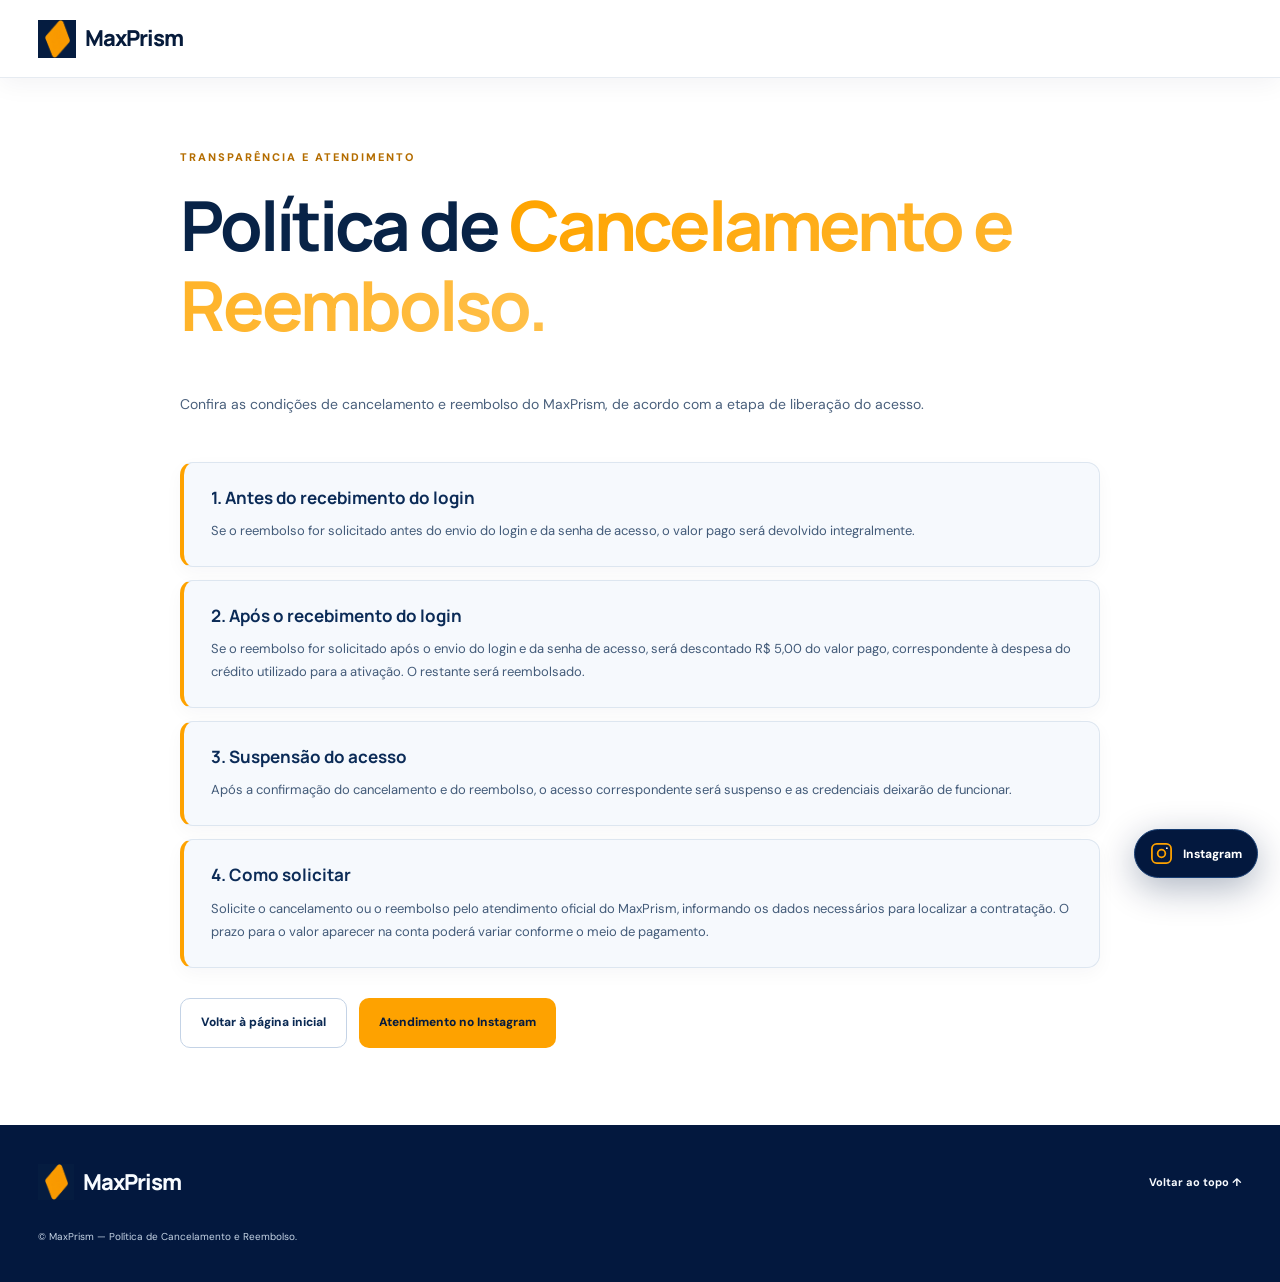
==== commit 59b72e3b: "Atualiza landing page MaxPrism v17 com nova identidade e navegação - Aplica logo MaxPrism e imagem d" ====
--- a/reembolso.html
+++ b/reembolso.html
@@ -1 +1,4 @@
-<!doctype html><html lang="pt-BR"><head><meta charset="utf-8"><meta name="viewport" content="width=device-width, initial-scale=1"><meta name="theme-color" content="#100b08"><meta name="description" content="Política de cancelamento e reembolso do PlumPlay."><title>Política de Cancelamento e Reembolso | PlumPlay</title><link rel="icon" href="assets/favicon.png" type="image/png"><link rel="stylesheet" href="assets/styles.css"><script defer src="assets/config.js"></script><script defer src="assets/app.js"></script></head><body><a class="skip-link" href="#principal">Pular para o conteúdo</a><header class="header"><div class="wrap header-inner"><a class="site-brand" href="index.html"><img src="assets/favicon.png" width="38" height="38" alt=""><span>PlumPlay</span></a><nav class="nav legal-nav" aria-label="Navegação"><a href="index.html#conteudos">Conteúdos</a><a href="index.html#planos">Planos</a><a href="index.html#contato">Contato</a></nav><a class="header-cta" href="index.html">Voltar ao site ↗</a></div></header><main id="principal" class="legal-main wrap"><p class="eyebrow">TRANSPARÊNCIA E ATENDIMENTO</p><h1>Política de <span class="gradient-text">Cancelamento e Reembolso.</span></h1><p class="legal-intro">Consulte as condições comerciais para cancelamentos e reembolsos do PlumPlay.</p><div class="legal-body"><section><h2>1. Cancelamento antes do recebimento do login</h2><p>Se o cancelamento for solicitado antes da entrega das credenciais de acesso (login), o valor pago será devolvido integralmente.</p></section><section><h2>2. Cancelamento após o recebimento do login</h2><p>Quando o cliente solicitar reembolso após a entrega do login, a regra comercial do PlumPlay prevê o desconto de R$ 5,00 do valor pago, correspondente ao crédito de ativação já utilizado, nos casos em que esse desconto for permitido.</p></section><section><h2>3. Suspensão do acesso</h2><p>Com a efetivação do reembolso e do cancelamento, o acesso será suspenso e as credenciais serão desativadas.</p></section><section><h2>4. Como solicitar</h2><p>Para solicitar cancelamento ou reembolso, entre em contato com nosso atendimento e informe os dados da contratação. O pedido será analisado e a confirmação será encaminhada pelo mesmo canal.</p></section><section><h2>5. Prazo para devolução</h2><p>O prazo para o recebimento do valor devolvido pode variar conforme a forma de pagamento e a instituição responsável.</p></section></div><div class="legal-end"><a class="button ghost" href="index.html">← Voltar à página inicial</a><a class="button primary" href="index.html#contato">Ir para o atendimento ↗</a></div></main><footer class="footer"><div class="wrap footer-inner"><a class="site-brand" href="index.html"><img src="assets/favicon.png" width="36" height="36" alt=""><span>PlumPlay</span></a><p>Política de Cancelamento e Reembolso — PlumPlay.</p></div></footer></body></html>+<!DOCTYPE html>
+
+<html lang="pt-BR"><head><meta charset="utf-8"/>
+<meta name="referrer" content="no-referrer"/><meta content="width=device-width, initial-scale=1" name="viewport"/><meta content="#03183E" name="theme-color"/><meta content="Política de cancelamento e reembolso do MaxPrism." name="description"/><title>Política de Cancelamento e Reembolso | MaxPrism</title><link href="assets/maxprism-logo.webp" rel="icon" type="image/webp"/><link href="assets/styles.css" rel="stylesheet" referrerpolicy="no-referrer"/><script defer="" src="assets/app.js"></script></head><body class="legal-page" id="inicio"><a class="skip-link" href="#principal">Pular para o conteúdo</a><header class="header"><div class="wrap header-inner"><a class="site-brand" href="index.html"><img alt="" height="38" src="assets/maxprism-logo.webp" width="38"/><span>MaxPrism</span></a></div></header><main class="legal-main wrap" id="principal"><p class="eyebrow">TRANSPARÊNCIA E ATENDIMENTO</p><h1>Política de <span class="gradient-text">Cancelamento e Reembolso.</span></h1><p class="legal-intro">Confira as condições de cancelamento e reembolso do MaxPrism, de acordo com a etapa de liberação do acesso.</p><div class="legal-body"><section><h2>1. Antes do recebimento do login</h2><p>Se o reembolso for solicitado antes do envio do login e da senha de acesso, o valor pago será devolvido integralmente.</p></section><section><h2>2. Após o recebimento do login</h2><p>Se o reembolso for solicitado após o envio do login e da senha de acesso, será descontado R$ 5,00 do valor pago, correspondente à despesa do crédito utilizado para a ativação. O restante será reembolsado.</p></section><section><h2>3. Suspensão do acesso</h2><p>Após a confirmação do cancelamento e do reembolso, o acesso correspondente será suspenso e as credenciais deixarão de funcionar.</p></section><section><h2>4. Como solicitar</h2><p>Solicite o cancelamento ou o reembolso pelo atendimento oficial do MaxPrism, informando os dados necessários para localizar a contratação. O prazo para o valor aparecer na conta poderá variar conforme o meio de pagamento.</p></section></div><div class="legal-end"><a class="button ghost" href="index.html">Voltar à página inicial</a><a class="button primary" href="https://ig.me/m/friendsjfas" rel="noopener noreferrer" target="_blank">Atendimento no Instagram</a></div></main><footer class="footer"><div class="wrap footer-inner"><a class="site-brand" href="index.html"><img alt="" height="36" src="assets/maxprism-logo.webp" width="36"/><span>MaxPrism</span></a><nav aria-label="Navegação do rodapé"><a href="#inicio">Voltar ao topo ↑</a></nav><p>© MaxPrism — Política de Cancelamento e Reembolso.</p></div></footer><a aria-label="Atendimento pelo Instagram Direct, @friendsjfas" class="instagram-float" href="https://ig.me/m/friendsjfas" rel="noopener noreferrer" target="_blank" title="Fale pelo Instagram"><svg aria-hidden="true" fill="none" height="23" stroke="currentColor" stroke-linecap="round" stroke-linejoin="round" stroke-width="1.85" viewbox="0 0 24 24" width="23"><rect height="20" rx="5" width="20" x="2" y="2"></rect><circle cx="12" cy="12" r="4"></circle><circle cx="17.6" cy="6.4" fill="currentColor" r=".9" stroke="none"></circle></svg><span>Instagram</span></a></body></html>
--- a/assets/styles.css
+++ b/assets/styles.css
@@ -67,9 +67,9 @@
 @media(max-width:540px){.maxplayer-wrapper{padding:28px 22px;gap:4px}.maxplayer-art{min-height:235px}.maxplayer-mark{height:176px;width:176px;border-radius:39px}.maxplayer-copy h2{font-size:35px}.maxplayer-actions .btn{width:100%}.price-layout{grid-template-columns:1fr}.price-card{padding:24px}.price-value{font-size:72px}.cta-section{min-height:310px;padding:32px 22px;margin-bottom:60px}.cta-content .button{width:100%;margin-right:0}.section{min-height:100svh}}
 @media(prefers-reduced-motion:reduce){.maxplayer-actions .btn{transition:none}}
 
-/* Visual comparison with monthly plan: 3 × R$30 vs R$85, 6 × R$30 vs R$160 */
+/* Comparação transparente com mensalidades avulsas: 3 × R$ 30 = R$ 90; 6 × R$ 30 = R$ 180. */
 .price-savings{display:flex;flex-wrap:wrap;gap:6px;align-items:center;margin:2px 0 7px;min-height:26px}
-.price-comparison{font-size:11px;color:#bea68a;text-decoration:line-through;text-decoration-thickness:1px}
+
 .saving-badge{font-size:10px;font-weight:800;line-height:1.2;color:#261707;background:linear-gradient(110deg,#ffbc45,#ffdc87);border-radius:999px;padding:6px 9px;white-space:nowrap}
 /* Other cards keep a matching content baseline */
 .price-card .price-value{margin-bottom:6px}
@@ -242,4 +242,412 @@
 @media (prefers-reduced-motion:reduce){.maxplayer-icon-remote{transition:none}}
 /* Constrain decorative glows to the page width; the ribbon remains internally scrollable on touch. */
 html{overflow-x:clip}
-.hero::before{inset:0}+.hero::before{inset:0}
+
+
+/* v8 — carrossel de plataformas, adaptado à identidade escura do MaxPrism. */
+.platforms-section{overflow:hidden;min-width:0}
+.platforms-section .section-heading{margin-inline:auto}
+.platforms-carousel{position:relative;width:100%;overflow:hidden;margin:clamp(28px,4vw,58px) auto 0;
+  -webkit-mask-image:linear-gradient(to right,transparent 0%,#000 6%,#000 94%,transparent 100%);
+  mask-image:linear-gradient(to right,transparent 0%,#000 6%,#000 94%,transparent 100%)}
+.platforms-marquee-track{display:flex;width:max-content;max-width:none;align-items:center;animation:platforms-flow 38s linear infinite;will-change:transform}
+.platforms-marquee-set{display:flex;flex:none;align-items:center}
+.platform-logo-item{width:clamp(132px,13.3vw,188px);min-width:clamp(132px,13.3vw,188px);height:108px;display:flex;align-items:center;justify-content:center;position:relative;
+  padding:17px 13px;border-radius:12px;isolation:isolate;outline-offset:-3px;text-decoration:none;cursor:pointer;
+  transition:background-color .25s ease}
+.platform-logo-item:hover,.platform-logo-item:focus-visible{background:rgba(255,182,59,.07)}
+.platform-logo-item img{position:absolute;inset:0;margin:auto;max-width:83%;max-height:66px;width:auto;height:auto;object-fit:contain;opacity:.55;filter:grayscale(1);transition:opacity .28s ease,filter .28s ease,transform .28s ease}
+.platform-logo-item:hover img,.platform-logo-item:focus-visible img{opacity:1;filter:grayscale(0);transform:scale(1.055)}
+.platform-logo-item:focus-visible{outline:2px solid #ffb939}
+.platform-logo-item .platform-fallback{color:#d0b995;font-weight:700;font-size:clamp(13px,1.1vw,16px);line-height:1.2;text-align:center}
+.platform-logo-item .platform-fallback:not([hidden]){display:block}
+.platform-logo-item:hover .platform-fallback,.platform-logo-item:focus-visible .platform-fallback{color:#ffbd63}
+.platform-logo-item [hidden]{display:none!important}
+.platforms-carousel:hover .platforms-marquee-track,.platforms-carousel:focus-within .platforms-marquee-track{animation-play-state:paused}
+.platforms-hint{text-align:center;color:#ad997f;font-size:12px;line-height:1.6;margin:18px auto 0}
+@keyframes platforms-flow{from{transform:translateX(0)}to{transform:translateX(-50%)}}
+@media(max-width:620px){.platform-logo-item{height:88px;min-width:138px;width:138px}.platform-logo-item img{max-height:54px}.platforms-hint{font-size:11px;padding-inline:12px}}
+@media(prefers-reduced-motion:reduce){
+  .platforms-carousel{overflow-x:auto;scrollbar-width:thin;-webkit-mask-image:none;mask-image:none}
+  .platforms-marquee-track{animation:none;will-change:auto}
+  .platforms-marquee-copy{display:none}
+  .platform-logo-item img{transition:none}
+  .platform-logo-item:hover img,.platform-logo-item:focus-visible img{transform:none}
+}
+
+
+/* MaxPrism v9 • White / navy / MaxPlayer orange • site overhaul */
+:root{color-scheme:light;--bg:#fff;--surface:#f6f9fd;--surface2:#edf3fa;--text:#071c3e;--muted:#52647c;--gold:#fea200;--amber:#ffb52d;--line:#dce5ee;--scroll:#f4a100;scrollbar-color:#f4a100 transparent}
+body{background:#fff;color:#071c3e}
+.header{background:rgba(255,255,255,.96);border-bottom:1px solid #e6ebf1;box-shadow:0 6px 24px rgba(6,28,59,.05)}
+.site-brand,.nav a,.header-cta{color:#061b3b}
+.site-brand img{object-fit:contain;background:#051c40;border-radius:9px}
+.nav a:hover,.nav a:focus-visible{color:#bd7400}
+.header-cta{border:0;background:#fea200;color:#051a3d;border-radius:10px;padding:10px 18px;box-shadow:0 8px 18px #fea20024}
+.header-cta:hover{background:#ffb529;border-color:transparent}
+.header-cta span{display:none}
+.menu-btn span{background:#071c3e}
+.gradient-text{background:linear-gradient(110deg,#ffa400,#ffbf48);color:transparent;-webkit-background-clip:text;background-clip:text}
+em{color:#de8a00}
+.hero.hero-fullbleed{min-height:min(850px,calc(100svh - 78px));width:100%;max-width:none;margin:0;padding:clamp(65px,8vw,110px) max(26px,calc((100vw - 1200px)/2));display:grid;grid-template-columns:1.03fr .97fr;gap:40px;align-items:center;color:#fff;position:relative;isolation:isolate;
+ background-image:linear-gradient(100deg,rgba(3,24,62,.92) 0%,rgba(3,24,62,.64) 56%,rgba(3,24,62,.16) 100%),linear-gradient(118deg,#03183e,#0d3778 74%,#133d72);
+ background-position:center center;background-size:cover;background-repeat:no-repeat;overflow:hidden}
+.hero.hero-fullbleed:before{display:none;content:none}
+.hero.hero-fullbleed:after{content:'';position:absolute;inset:0;z-index:-1;pointer-events:none;background:linear-gradient(90deg,rgba(3,24,62,.12),transparent 75%)}
+.hero h1{color:#fff;letter-spacing:-.055em}
+.hero-copy>p,.hero-copy>p strong{color:#eff5ff}
+.hero .overline{color:#ffc95d}
+.hero .gradient-text{background-image:linear-gradient(110deg,#fea200,#ffdc8e)}
+.hero .button.ghost{border:1px solid rgba(255,255,255,.6);color:#fff;background:#ffffff13}
+.hero-points{color:#ebeffb}
+.hero-art{height:clamp(385px,42vw,540px);overflow:visible;isolation:isolate;display:grid;place-items:center}
+.hero-halo{display:none!important}
+.hero-art .main-logo{width:min(100%,485px);max-height:100%;height:100%;object-fit:contain;border-radius:0;mix-blend-mode:normal;filter:drop-shadow(0 15px 26px #001a4752)}
+.floating-label{background:#fff;color:#0a2d5d;border:1px solid #dce3ef;box-shadow:0 12px 34px #00143135;font-size:10px;padding:10px 14px;letter-spacing:1px;transform:none}
+.label-one{left:1%;top:26%}
+.label-two{right:0;bottom:19%;transform:none}
+.label-three{left:8%;bottom:11%;color:#b56d00}
+.ribbon{background:#03183e;border-color:#03183e}.ribbon-inner{color:#fff}.ribbon i{color:#fea200}
+.section{padding-block:clamp(80px,7.2vw,115px);min-height:auto;scroll-margin-top:90px}
+.section-heading h2,.special-card h3{color:#061c40}
+.section-aside,.info-card p,.stream-more p,.faq-list details p{color:#596a82}
+.eyebrow{color:#d28100}
+.info-card{background:#fff;border:1px solid #e3e9f1;box-shadow:0 12px 30px #081e3d09;min-height:256px}
+.info-card h3,.info-card strong{color:#092653}
+.card-icon{background:#fff7e7;color:#cd8000;border:1px solid #ffe0a4}
+.card-icon svg{color:#da8a00}
+#conteudos{background:#fff}
+#streaming{width:100%;max-width:none;padding-inline:max(26px,calc((100vw - 1200px)/2));background:#f4f8fc}
+.stream-grid{gap:14px}
+.stream-card{min-height:126px;border:1px solid #e4e9f2;border-radius:14px;background:white;box-shadow:0 10px 25px #102b540b;display:grid;place-items:center;padding:12px}
+.stream-card img{aspect-ratio:620/290;max-height:175px;object-fit:contain;background:white;border-radius:8px}
+.stream-card:hover{border-color:#f8b442;box-shadow:0 15px 25px #102b5416}
+.stream-more{border:1px solid #f6dba5;background:#fffaf0;color:#07234b}
+.stream-more p{color:#596a82}
+.fineprint{color:#596a82}
+.special-section{background:#fff}
+.special-card{background:#f8fafe;border:1px solid #e1e7ef}
+.special-card p{color:#596b81}
+.special-symbol{color:#c78000}
+.platforms-section{background:#f5f8fd;padding-block:clamp(75px,8vw,115px)}
+.platforms-section .section-heading{max-width:1200px;margin:0 auto 35px}
+.platforms-carousel{overflow-x:auto;overflow-y:hidden;width:100%;max-width:none;scrollbar-width:none;overscroll-behavior-inline:contain;touch-action:pan-x;cursor:grab;-webkit-mask-image:none;mask-image:none;margin-top:24px}
+.platforms-carousel::-webkit-scrollbar{display:none}
+.platforms-sequence{display:flex;align-items:stretch;gap:18px;width:max-content;max-width:none;padding:12px 30px 24px}
+.platform-logo-item{flex:0 0 var(--platform-width,190px);min-width:var(--platform-width,190px);width:var(--platform-width,190px);height:148px;display:flex;flex-direction:column;align-items:center;justify-content:center;gap:6px;padding:18px 14px;position:relative;background:#fff;border:1px solid #e2e9f2;border-radius:16px;box-shadow:0 9px 25px #0e24470a;transition:border-color .2s,background-color .2s,transform .2s}
+.platform-logo-item:hover,.platform-logo-item:focus-visible{background:#fff;border-color:#fea200;transform:translateY(-2px)}
+.platform-logo-item img{display:block;position:static;margin:0;max-width:94%;width:100%;height:65px;max-height:65px;object-fit:contain;opacity:1;filter:none;transform:none}
+.platform-logo-item:hover img,.platform-logo-item:focus-visible img{opacity:1;filter:none;transform:none}
+.platform-caption{font-size:11px;font-weight:750;line-height:1.2;color:#415673;text-align:center;white-space:normal}
+.platforms-hint{color:#60718a;text-align:center;margin-top:12px}
+.maxplayer-wrapper{background:linear-gradient(125deg,#f3f8ff,#e7f2ff);border:1px solid #d6e4f4;box-shadow:0 15px 40px #09274b0a}
+.maxplayer-copy h2,.maxplayer-copy strong{color:#061d40}
+.maxplayer-copy>p:not(.kicker):not(.maxplayer-notice){color:#49617b}
+.maxplayer-label{color:#b67600}
+.maxplayer-capabilities span{background:#fff;color:#143a68;border:1px solid #d6e4f4}
+.maxplayer-mark{background:#03183e;border-color:#fea200}
+.maxplayer-glow{background:radial-gradient(circle,#fea20027,transparent 68%)}
+.maxplayer-actions .btn-primary{background:#fea200;color:#061b3e}
+.maxplayer-actions .btn-plain{background:#fff;border-color:#bdcfe3;color:#123965}
+.maxplayer-copy .maxplayer-notice{color:#5b6f88}
+.pricing-section{background:#fff}
+.price-card{background:#fff;border:1px solid #dde7f1;box-shadow:0 13px 32px #122b480a}
+.price-card.featured,.price-card.highlight{border-color:#fea200;background:#fffdf8}
+.price-top{color:#103259}
+.price-pill{background:#ffe8b8;color:#583704}
+.price-pill.outlined{background:#edf4ff;color:#224567}
+.price-value{color:#08274e}
+.price-value>span{color:#d88900}
+.price-card>p,.pricing-footnote{color:#586b82}
+.button.primary{background:#fea200;color:#061b3e}
+.button.primary:hover{background:#ffb629}
+.button.outline{background:#fff;border:1px solid #ccd9e7;color:#163961}
+.button.outline:hover{background:#edf6ff;border-color:#fea200}
+.button.ghost{background:transparent;color:#0c2a55;border-color:#b4c6d8}
+.button.dark{background:#03183e;color:#fff}
+.button.dark:hover{background:#12457d}
+.faqs{background:#f6f9fd}
+.faq-list,.faq-list details{border-color:#dce6ef}
+.faq-list summary{color:#0b2a56}
+.faq-list summary span{border-color:#cbd8e9;color:#c17b00}
+.cta-section{background:linear-gradient(110deg,#fff3d7,#ffe5b3);border:1px solid #ffd68e;color:#071c3e;min-height:300px}
+.cta-content h2 span,.cta-content .eyebrow{color:#b66e00}
+.cta-content>p:not(.eyebrow):not(.contact-status){color:#4e5260}
+.cta-ring{right:-135px;top:-160px;width:520px;height:520px;border-color:#fea20024;box-shadow:0 0 0 35px #fea20012,0 0 0 77px #fea2000c}
+.contact-status{color:#715421}
+.footer{background:#03183e;color:#fff;border-top:0}
+.footer .site-brand,.footer-inner nav,.footer-inner nav a{color:#f8fbff}
+.footer-inner>p{color:#c5d3e4}
+.legal-main{padding-block:60px 85px}
+.legal-main h1{color:#09254d}
+.legal-intro,.legal-body p{color:#596c83}
+.legal-body{background:#fff;border-color:#e2e9f3}
+.legal-body section{border-color:#e2e9f3}
+.legal-body h2{color:#0c315c}
+.instagram-float{position:fixed;right:22px;bottom:22px;z-index:80;display:flex;align-items:center;gap:10px;padding:12px 15px;background:#03183e;color:white;font-weight:800;font-size:12px;line-height:1;border:1px solid #173d72;border-radius:999px;box-shadow:0 10px 36px #041a4152;transition:transform .2s,background-color .2s}
+.instagram-float:hover{background:#123c71;transform:translateY(-3px)}
+.instagram-float svg{flex:none;stroke:#fea200}
+@media(max-width:830px){.header .nav{background:#fff;border-color:#e5ebf3;box-shadow:0 20px 30px #0b214027}.nav a{color:#092549}
+ .hero.hero-fullbleed{min-height:0;grid-template-columns:1fr;gap:12px;padding:70px max(20px,5vw) 50px}
+ .hero-art{height:clamp(360px,50vw,520px)}.label-two{right:8%}.label-three{left:11%}
+ .platforms-sequence{gap:12px}
+ .section{min-height:auto;padding-block:75px}
+}
+@media(max-width:540px){.hero.hero-fullbleed{padding:62px 20px 42px;gap:6px;background-position:center center}.hero h1{letter-spacing:-.055em}
+.hero-art{height:330px}.hero-art .main-logo{height:95%;max-height:310px}
+.label-one{left:0;top:22%}.label-two{right:0;bottom:20%}.label-three{left:3%;bottom:10%}
+.floating-label{font-size:8px;padding:8px 10px}
+.header-cta{padding:8px 10px;font-size:11px}
+.section{padding-block:60px}
+.stream-grid{grid-template-columns:repeat(2,minmax(0,1fr))}
+.stream-card{padding:7px;min-height:90px}
+.platform-logo-item{height:130px}.platform-logo-item img{height:55px}
+.cta-ring{opacity:.4}
+.instagram-float{right:14px;bottom:14px;padding:12px}.instagram-float span{display:none}
+}
+@media(prefers-reduced-motion:reduce){.platform-logo-item,.instagram-float{transition:none}.platform-logo-item:hover,.instagram-float:hover{transform:none}}
+/* Final visual alignment of decorative chips: clear the brand wordmark. */
+@media (min-width:831px) {
+  .hero-art .label-two{right:-1%;bottom:4%}
+  .hero-art .label-three{left:2%;bottom:5%}
+}
+@media (max-width:830px) {
+  .hero-art .main-logo{transform:translateY(-20px)}
+  .hero-art .floating-label{top:auto!important;bottom:0!important;transform:none!important}
+  .hero-art .label-one{left:0!important;right:auto!important}
+  .hero-art .label-three{left:34%!important;right:auto!important}
+  .hero-art .label-two{left:auto!important;right:0!important}
+}
+@media (max-width:540px) {
+  .hero-art{height:345px}
+  .hero-art .main-logo{height:95%;max-height:305px;transform:translateY(-22px)}
+  .hero-art .floating-label{font-size:7px;letter-spacing:.35px;padding:7px 6px}
+}
+
+
+/* v10 — conteúdo centrado nos saltos do menu; transição FAQ/CTA limpa. */
+@media(min-width:831px){
+  .section{min-height:calc(100svh - var(--plum-header-height));display:flex;flex-direction:column;justify-content:center}
+  #streaming,#dispositivos,#max-player{min-height:calc(100svh - var(--plum-header-height))}
+}
+.faqs{background:#fff!important;border-top:1px solid #e8edf4;border-bottom:1px solid #e8edf4;box-shadow:none!important}
+.faq-list{border-top:1px solid #dbe4ef}
+.faq-list details{background:#fff}
+.faq-list details:hover{background:#f9fbff}
+.cta-section{margin-top:24px}
+.stream-card img{background:transparent;max-width:100%;width:100%;height:auto;object-fit:contain}
+.platform-logo-item img{width:100%;max-width:94%;object-fit:contain}
+@media(max-width:830px){.section{min-height:auto}.cta-section{margin-top:16px}}
+
+/* v11: fontes originais recuperadas sem modificar os outros componentes aprovados. */
+.hero-buttons .button {flex:0 0 auto; width:max-content; max-width:100%; min-height:50px; gap:0; padding:0 18px; white-space:nowrap;}
+@media (max-width:540px) {
+  .hero-buttons .button{width:max-content; max-width:100%; padding-inline:17px; min-height:47px;}
+  .hero-buttons{gap:10px;}
+}
+#streaming .stream-card{position:relative}
+#streaming .stream-card img{display:block;object-fit:contain;width:100%;height:auto;aspect-ratio:16 / 9;background:transparent;}
+#streaming .stream-name-fallback {display:none; text-align:center; font-weight:800; color:#33496a;font-size:14px;}
+#streaming .stream-card.original-unavailable .stream-name-fallback{display:block}
+#streaming .stream-card.original-unavailable{min-height:125px;}
+#dispositivos .platform-logo-item img {width:auto;height:auto;max-width:86%;max-height:65px;object-fit:contain;filter:grayscale(1);opacity:.64;transition:filter .22s,opacity .22s,transform .22s;}
+#dispositivos .platform-logo-item:hover img, #dispositivos .platform-logo-item:focus-visible img{filter:none;opacity:1;transform:scale(1.025)}
+#dispositivos .platform-logo-item.original-unavailable .platform-caption{display:block}
+@media (max-width:540px){#dispositivos .platform-logo-item img{max-height:57px;}}
+@media(prefers-reduced-motion:reduce){#dispositivos .platform-logo-item:hover img{transform:none;}}
+
+
+/* v12 — equal-size carousel graphics and baseline-aligned captions; original brand assets retained. */
+#dispositivos .platform-logo-item{
+  box-sizing:border-box;
+  display:flex;
+  flex-direction:column;
+  justify-content:center;
+  align-items:center;
+  height:148px;
+  gap:8px;
+  padding:16px 14px 12px;
+}
+#dispositivos .platform-logo-visual{
+  display:flex;
+  align-items:center;
+  justify-content:center;
+  flex:0 0 66px;
+  width:100%;
+  height:66px;
+  min-height:66px;
+  position:relative;
+}
+#dispositivos .platform-logo-visual img{
+  display:block;
+  position:static;
+  flex:none;
+  margin:0;
+  width:146px;
+  height:62px;
+  max-width:100%;
+  max-height:100%;
+  object-fit:contain;
+  object-position:center;
+  filter:grayscale(1);
+  opacity:.72;
+  transform:scale(var(--logo-scale,1));
+  transform-origin:center;
+  transition:filter .22s,opacity .22s,transform .22s;
+}
+#dispositivos .platform-logo-item:hover .platform-logo-visual img,
+#dispositivos .platform-logo-item:focus-visible .platform-logo-visual img{
+  filter:none;
+  opacity:1;
+  transform:scale(calc(var(--logo-scale,1) * 1.025));
+}
+#dispositivos .platform-caption{
+  width:100%;
+  display:flex;
+  flex:0 0 32px;
+  min-height:32px;
+  align-items:center;
+  justify-content:center;
+  text-align:center;
+  font-size:11px;
+  line-height:1.25;
+  font-weight:750;
+  margin:0;
+  padding:0;
+}
+/* Calibrate the visual mark instead of applying identical zoom to source images
+   with different embedded margins. The accessible title and original image stay intact. */
+#dispositivos [data-platform="windows"]{--logo-scale:1.37}
+#dispositivos [data-platform="iphone-e-ipad"]{--logo-scale:1.35}
+#dispositivos [data-platform="celular-android"]{--logo-scale:.94}
+#dispositivos [data-platform="mag-box"]{--logo-scale:1.06}
+#dispositivos [data-platform="apple-tv"]{--logo-scale:1.01}
+#dispositivos [data-platform="roku"]{--logo-scale:1.16}
+#dispositivos [data-platform="amazon-fire-tv"]{--logo-scale:1.16}
+#dispositivos [data-platform="android-tv"]{--logo-scale:1.13}
+#dispositivos [data-platform="lg-webos"]{--logo-scale:1.12}
+#dispositivos [data-platform="samsung-smart-tv"]{--logo-scale:1.12}
+@media(max-width:540px){
+  #dispositivos .platform-logo-item{height:130px;padding:10px 12px;gap:5px}
+  #dispositivos .platform-logo-visual{height:60px;min-height:60px;flex-basis:60px}
+  #dispositivos .platform-logo-visual img{width:140px;height:57px;max-height:100%}
+  #dispositivos .platform-caption{font-size:10.5px;line-height:1.2;min-height:30px;flex-basis:30px}
+}
+@media(prefers-reduced-motion:reduce){
+  #dispositivos .platform-logo-item:hover .platform-logo-visual img,
+  #dispositivos .platform-logo-item:focus-visible .platform-logo-visual img{transform:scale(var(--logo-scale,1));}
+}
+
+/* v12 — preserve actual 16:9 streaming artwork, without a white card-within-card mat. */
+#streaming .stream-grid .stream-card{
+  display:block;
+  position:relative;
+  min-height:0;
+  padding:0;
+  margin:0;
+  overflow:hidden;
+  aspect-ratio:16/9;
+  background:#fff;
+  border:0;
+  border-radius:14px;
+  box-shadow:0 9px 25px #102b5414;
+}
+#streaming .stream-grid .stream-card img{
+  display:block;
+  width:100%;
+  max-width:none;
+  height:100%;
+  max-height:none;
+  aspect-ratio:auto;
+  object-fit:cover;
+  object-position:center;
+  background:transparent;
+  border:0;
+  border-radius:0;
+}
+#streaming .stream-grid .stream-card.original-unavailable{
+  display:flex;
+  align-items:center;
+  justify-content:center;
+  min-height:0;
+}
+#streaming .stream-grid .stream-card.original-unavailable .stream-name-fallback{
+  padding:8px;
+}
+
+/* v12 — 03 Destaques uses the exact visual color language of 01 Programação. */
+#conteudos .card-icon, .special-section .special-symbol{
+  background:#fff7e7;
+  color:#da8a00;
+  border:1px solid #ffe0a4;
+}
+#conteudos .card-icon svg, .special-section .special-symbol svg{color:#da8a00}
+
+/* MaxPrism v13 — esclarecimento da economia sem preço anterior riscado. */
+.price-card .price-savings{display:flex;flex-direction:column;align-items:flex-start;gap:5px;min-height:0;margin:0 0 9px}
+.price-card .price-savings .saving-badge{align-self:flex-start}
+.price-savings-reference,.price-savings-detail{display:block;max-width:100%;color:#596d82;font-size:clamp(10px,.70vw,12px);line-height:1.42;font-weight:500}
+.price-savings-detail{color:#244767}
+/* Aviso não modal: não altera layout dos cards nem o botão flutuante do Instagram. */
+.plan-copy-feedback[hidden],.plan-copy-manual[hidden]{display:none!important}
+.plan-copy-feedback{position:fixed;z-index:90;bottom:20px;left:20px;max-width:min(410px,calc(100vw - 40px));padding:15px 42px 15px 17px;border:1px solid #d1ddeb;border-radius:12px;background:#fff;color:#08274e;box-shadow:0 10px 34px #041b3e32;font-size:13px;line-height:1.5}
+.plan-copy-feedback-text{margin:0;font-weight:700}
+.plan-copy-dismiss{position:absolute;right:10px;top:8px;border:0;background:transparent;color:#456381;cursor:pointer;font-size:23px;line-height:1;padding:4px 7px;border-radius:5px}
+.plan-copy-dismiss:hover{background:#eef4fa}
+.plan-copy-manual{margin-top:10px;display:flex;flex-direction:column;gap:7px}
+.plan-copy-manual label{color:#385675;font-size:12px}
+.plan-copy-manual textarea{width:100%;max-height:125px;resize:vertical;background:#f8fbff;color:#08274e;border:1px solid #bfcfe1;border-radius:7px;font:12px/1.5 'DM Sans',system-ui,sans-serif;padding:9px;user-select:text}
+.plan-copy-manual-button{align-self:flex-start;border:1px solid #c8d6e5;background:#fff;color:#123b68;padding:7px 10px;border-radius:7px;cursor:pointer;font-weight:700;font-size:12px}
+.plan-copy-manual-button:hover{background:#eff6fd}
+@media(max-width:540px){.price-savings-reference,.price-savings-detail{font-size:11px}.plan-copy-feedback{bottom:12px;left:12px;max-width:calc(100vw - 24px)}}
+
+/* v14 — política de reembolso: cartões claros e legíveis na paleta MaxPrism. */
+.legal-main {padding-top:clamp(44px,5.5vw,78px); padding-bottom:clamp(56px,6vw,88px)}
+.legal-main .eyebrow {color:#b46d00}
+.legal-main h1 {color:#082347}
+.legal-intro {color:#4a607c; font-size:clamp(14px,1vw,16px);line-height:1.75}
+.legal-body {background:transparent;border:0;gap:13px}
+.legal-body section {background:#f6f9fd;border:1px solid #dde6f0;border-left:4px solid #fea200;border-radius:13px;box-shadow:0 6px 18px rgba(3,24,62,.035);padding:24px 27px}
+.legal-body h2 {color:#0b2b57;font-size:clamp(17px,1.3vw,20px);line-height:1.3;margin-bottom:10px}
+.legal-body p {color:#435b79;font-size:clamp(13px,.94vw,15px);line-height:1.78;margin:0}
+.legal-end {align-items:center}
+.legal-end .button.ghost {background:#fff;border-color:#c4d3e6;color:#0a2953}
+.legal-end .button.ghost:hover {border-color:#efa400;background:#fffaf0}
+/* Rodapé simples: política e contato, sem duplicar a navegação superior. */
+.footer-inner nav {align-items:center}
+.footer-inner nav a:focus-visible {outline:2px solid #fea200;outline-offset:5px;border-radius:3px}
+@media(max-width:540px) {
+ .legal-main {padding-top:42px;padding-bottom:60px}
+ .legal-body section {padding:21px 19px}
+ .legal-end .button {width:100%}
+ .footer-inner nav {gap:17px}
+}
+
+/* Botão de retorno alinhado à direita no cabeçalho da página legal. */
+.legal-page .header-cta{margin-left:auto}
+
+
+/* v15 — identidade MaxPrism, placeholder do hero e refinamentos de seleção/alinhamento. */
+.site-brand img{object-fit:contain;border-radius:0;display:block}
+.no-select{-webkit-user-select:none;user-select:none}
+.hero-art-placeholder{display:flex;align-items:center;justify-content:center}
+.hero-image-placeholder{width:min(100%,485px);height:min(100%,485px);max-height:100%;border-radius:28px;border:1px dashed #cad7e7;background:linear-gradient(180deg,#ffffff 0%,#f4f8fd 100%);box-shadow:inset 0 0 0 1px rgba(255,255,255,.8),0 14px 38px rgba(3,24,62,.08);position:relative;overflow:hidden}
+.hero-image-placeholder::before{content:"Área reservada para imagem";position:absolute;inset:0;display:grid;place-items:center;padding:22px;color:#8ba0bc;font-size:clamp(13px,1.1vw,16px);font-weight:700;letter-spacing:.04em;text-transform:uppercase;text-align:center}
+.hero-image-placeholder::after{content:"";position:absolute;inset:18px;border-radius:20px;border:1px dashed rgba(3,24,62,.12)}
+.stream-more{display:flex;align-items:center}
+.stream-more .plus{display:grid;place-items:center;align-self:center}
+.stream-more .plus svg{margin:0}
+.stream-more-copy{display:flex;flex-direction:column;justify-content:center;gap:3px;min-height:44px}
+.stream-more-copy strong,.stream-more-copy p{margin:0}
+@media(max-width:830px){.hero-image-placeholder{width:min(100%,430px);height:min(100%,430px)}}
+@media(max-width:540px){.hero-image-placeholder{width:min(100%,305px);height:min(100%,305px);border-radius:24px}.hero-image-placeholder::before{padding:18px;font-size:11px;letter-spacing:.05em}.hero-image-placeholder::after{inset:14px;border-radius:17px}}
+
+
+/* v17 — dispositivo real no hero. Mantém a área e o layout aprovados. */
+.hero-devices-art{display:flex;align-items:center;justify-content:center;min-width:0;overflow:visible}
+.hero-devices-image{display:block;width:100%;max-width:680px;height:auto;max-height:100%;object-fit:contain;object-position:center;filter:drop-shadow(0 18px 24px rgba(0,8,27,.24));user-select:none;-webkit-user-select:none;pointer-events:none}
+/* Retorno ao topo no rodapé, dentro da identidade atual. */
+.footer-inner nav a[href="#inicio"]{white-space:nowrap}
+@media(max-width:830px){.hero-devices-art{height:clamp(290px,52vw,450px)}.hero-devices-image{max-width:650px}}
+@media(max-width:540px){.hero-devices-art{height:clamp(245px,83vw,355px)}.hero-devices-image{max-width:100%;filter:drop-shadow(0 12px 16px rgba(0,8,27,.22))}}
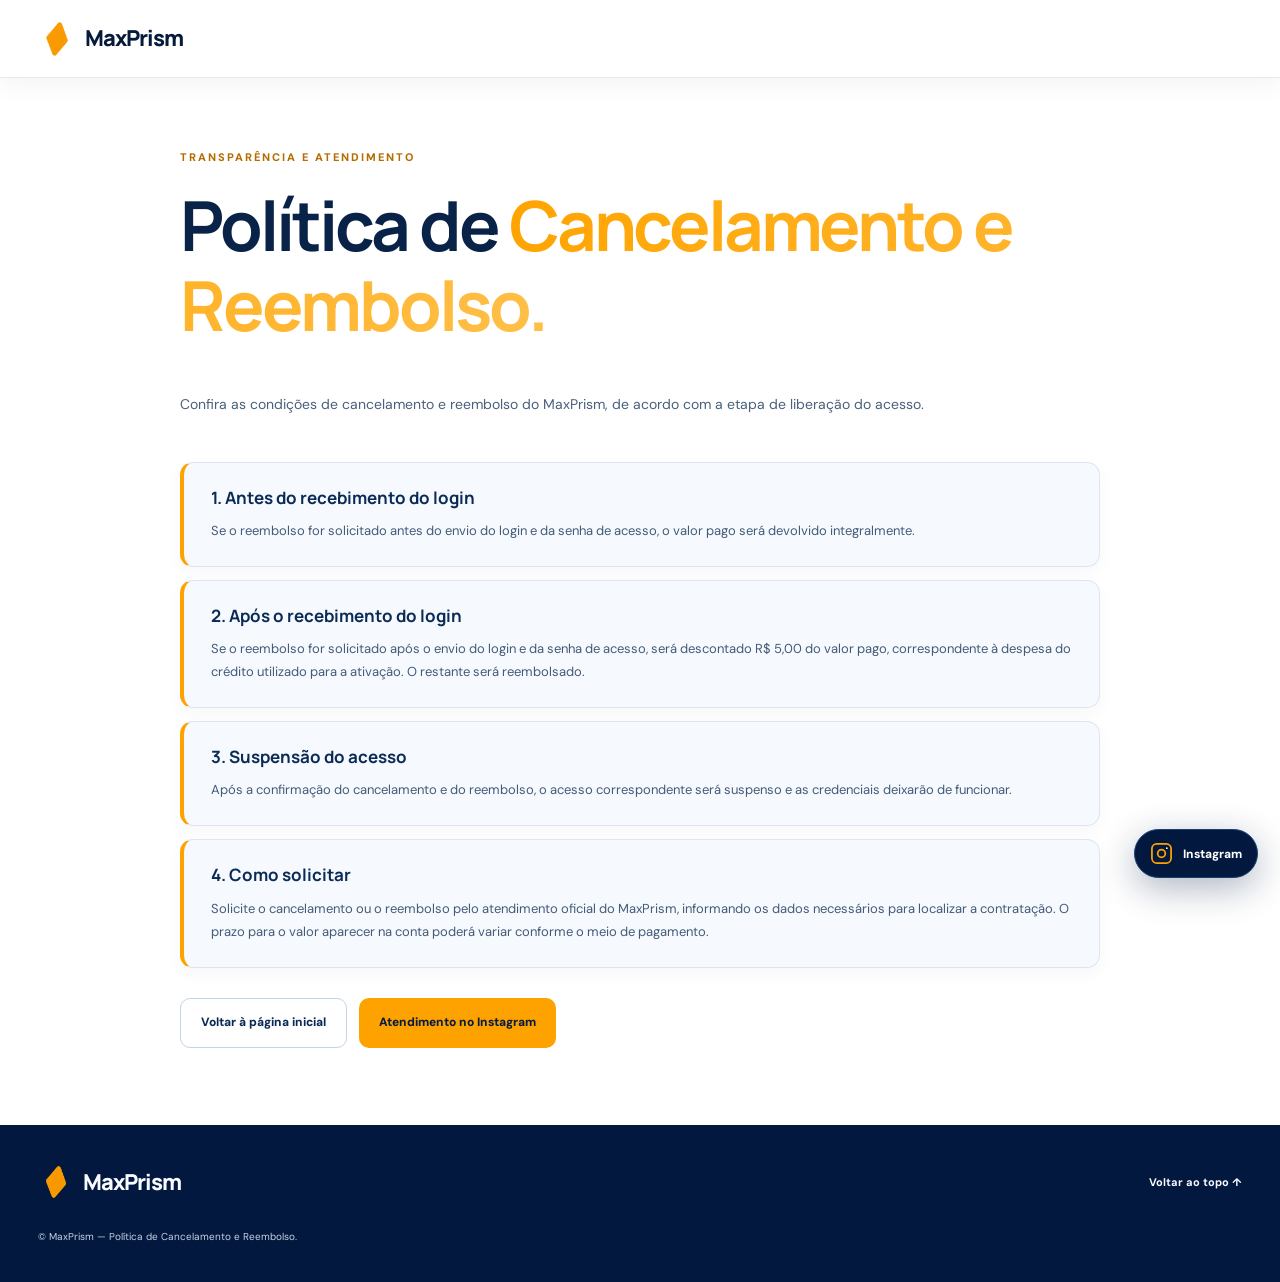
==== commit 752b72dc: "MaxPrism v18: hero em altura total e favicon proporcional - Ajusta o hero para preencher a viewport " ====
--- a/reembolso.html
+++ b/reembolso.html
@@ -1,4 +1,4 @@
 <!DOCTYPE html>
 
 <html lang="pt-BR"><head><meta charset="utf-8"/>
-<meta name="referrer" content="no-referrer"/><meta content="width=device-width, initial-scale=1" name="viewport"/><meta content="#03183E" name="theme-color"/><meta content="Política de cancelamento e reembolso do MaxPrism." name="description"/><title>Política de Cancelamento e Reembolso | MaxPrism</title><link href="assets/maxprism-logo.webp" rel="icon" type="image/webp"/><link href="assets/styles.css" rel="stylesheet" referrerpolicy="no-referrer"/><script defer="" src="assets/app.js"></script></head><body class="legal-page" id="inicio"><a class="skip-link" href="#principal">Pular para o conteúdo</a><header class="header"><div class="wrap header-inner"><a class="site-brand" href="index.html"><img alt="" height="38" src="assets/maxprism-logo.webp" width="38"/><span>MaxPrism</span></a></div></header><main class="legal-main wrap" id="principal"><p class="eyebrow">TRANSPARÊNCIA E ATENDIMENTO</p><h1>Política de <span class="gradient-text">Cancelamento e Reembolso.</span></h1><p class="legal-intro">Confira as condições de cancelamento e reembolso do MaxPrism, de acordo com a etapa de liberação do acesso.</p><div class="legal-body"><section><h2>1. Antes do recebimento do login</h2><p>Se o reembolso for solicitado antes do envio do login e da senha de acesso, o valor pago será devolvido integralmente.</p></section><section><h2>2. Após o recebimento do login</h2><p>Se o reembolso for solicitado após o envio do login e da senha de acesso, será descontado R$ 5,00 do valor pago, correspondente à despesa do crédito utilizado para a ativação. O restante será reembolsado.</p></section><section><h2>3. Suspensão do acesso</h2><p>Após a confirmação do cancelamento e do reembolso, o acesso correspondente será suspenso e as credenciais deixarão de funcionar.</p></section><section><h2>4. Como solicitar</h2><p>Solicite o cancelamento ou o reembolso pelo atendimento oficial do MaxPrism, informando os dados necessários para localizar a contratação. O prazo para o valor aparecer na conta poderá variar conforme o meio de pagamento.</p></section></div><div class="legal-end"><a class="button ghost" href="index.html">Voltar à página inicial</a><a class="button primary" href="https://ig.me/m/friendsjfas" rel="noopener noreferrer" target="_blank">Atendimento no Instagram</a></div></main><footer class="footer"><div class="wrap footer-inner"><a class="site-brand" href="index.html"><img alt="" height="36" src="assets/maxprism-logo.webp" width="36"/><span>MaxPrism</span></a><nav aria-label="Navegação do rodapé"><a href="#inicio">Voltar ao topo ↑</a></nav><p>© MaxPrism — Política de Cancelamento e Reembolso.</p></div></footer><a aria-label="Atendimento pelo Instagram Direct, @friendsjfas" class="instagram-float" href="https://ig.me/m/friendsjfas" rel="noopener noreferrer" target="_blank" title="Fale pelo Instagram"><svg aria-hidden="true" fill="none" height="23" stroke="currentColor" stroke-linecap="round" stroke-linejoin="round" stroke-width="1.85" viewbox="0 0 24 24" width="23"><rect height="20" rx="5" width="20" x="2" y="2"></rect><circle cx="12" cy="12" r="4"></circle><circle cx="17.6" cy="6.4" fill="currentColor" r=".9" stroke="none"></circle></svg><span>Instagram</span></a></body></html>+<meta name="referrer" content="no-referrer"/><meta content="width=device-width, initial-scale=1" name="viewport"/><meta content="#03183E" name="theme-color"/><meta content="Política de cancelamento e reembolso do MaxPrism." name="description"/><title>Política de Cancelamento e Reembolso | MaxPrism</title><link href="assets/maxprism-favicon.png" rel="icon" type="image/png" sizes="512x512"/><link href="favicon.ico" rel="shortcut icon" type="image/x-icon"/><link href="assets/styles.css" rel="stylesheet" referrerpolicy="no-referrer"/><script defer="" src="assets/app.js"></script></head><body class="legal-page" id="inicio"><a class="skip-link" href="#principal">Pular para o conteúdo</a><header class="header"><div class="wrap header-inner"><a class="site-brand" href="index.html"><img alt="" height="38" src="assets/maxprism-favicon.png" width="38"/><span>MaxPrism</span></a></div></header><main class="legal-main wrap" id="principal"><p class="eyebrow">TRANSPARÊNCIA E ATENDIMENTO</p><h1>Política de <span class="gradient-text">Cancelamento e Reembolso.</span></h1><p class="legal-intro">Confira as condições de cancelamento e reembolso do MaxPrism, de acordo com a etapa de liberação do acesso.</p><div class="legal-body"><section><h2>1. Antes do recebimento do login</h2><p>Se o reembolso for solicitado antes do envio do login e da senha de acesso, o valor pago será devolvido integralmente.</p></section><section><h2>2. Após o recebimento do login</h2><p>Se o reembolso for solicitado após o envio do login e da senha de acesso, será descontado R$ 5,00 do valor pago, correspondente à despesa do crédito utilizado para a ativação. O restante será reembolsado.</p></section><section><h2>3. Suspensão do acesso</h2><p>Após a confirmação do cancelamento e do reembolso, o acesso correspondente será suspenso e as credenciais deixarão de funcionar.</p></section><section><h2>4. Como solicitar</h2><p>Solicite o cancelamento ou o reembolso pelo atendimento oficial do MaxPrism, informando os dados necessários para localizar a contratação. O prazo para o valor aparecer na conta poderá variar conforme o meio de pagamento.</p></section></div><div class="legal-end"><a class="button ghost" href="index.html">Voltar à página inicial</a><a class="button primary" href="https://ig.me/m/friendsjfas" rel="noopener noreferrer" target="_blank">Atendimento no Instagram</a></div></main><footer class="footer"><div class="wrap footer-inner"><a class="site-brand" href="index.html"><img alt="" height="36" src="assets/maxprism-favicon.png" width="36"/><span>MaxPrism</span></a><nav aria-label="Navegação do rodapé"><a href="#inicio">Voltar ao topo ↑</a></nav><p>© MaxPrism — Política de Cancelamento e Reembolso.</p></div></footer><a aria-label="Atendimento pelo Instagram Direct, @friendsjfas" class="instagram-float" href="https://ig.me/m/friendsjfas" rel="noopener noreferrer" target="_blank" title="Fale pelo Instagram"><svg aria-hidden="true" fill="none" height="23" stroke="currentColor" stroke-linecap="round" stroke-linejoin="round" stroke-width="1.85" viewbox="0 0 24 24" width="23"><rect height="20" rx="5" width="20" x="2" y="2"></rect><circle cx="12" cy="12" r="4"></circle><circle cx="17.6" cy="6.4" fill="currentColor" r=".9" stroke="none"></circle></svg><span>Instagram</span></a></body></html>
--- a/assets/styles.css
+++ b/assets/styles.css
@@ -282,7 +282,7 @@
 body{background:#fff;color:#071c3e}
 .header{background:rgba(255,255,255,.96);border-bottom:1px solid #e6ebf1;box-shadow:0 6px 24px rgba(6,28,59,.05)}
 .site-brand,.nav a,.header-cta{color:#061b3b}
-.site-brand img{object-fit:contain;background:#051c40;border-radius:9px}
+.site-brand img{object-fit:contain;border-radius:9px}
 .nav a:hover,.nav a:focus-visible{color:#bd7400}
 .header-cta{border:0;background:#fea200;color:#051a3d;border-radius:10px;padding:10px 18px;box-shadow:0 8px 18px #fea20024}
 .header-cta:hover{background:#ffb529;border-color:transparent}
@@ -290,7 +290,7 @@
 .menu-btn span{background:#071c3e}
 .gradient-text{background:linear-gradient(110deg,#ffa400,#ffbf48);color:transparent;-webkit-background-clip:text;background-clip:text}
 em{color:#de8a00}
-.hero.hero-fullbleed{min-height:min(850px,calc(100svh - 78px));width:100%;max-width:none;margin:0;padding:clamp(65px,8vw,110px) max(26px,calc((100vw - 1200px)/2));display:grid;grid-template-columns:1.03fr .97fr;gap:40px;align-items:center;color:#fff;position:relative;isolation:isolate;
+.hero.hero-fullbleed{min-height:calc(100svh - 78px);width:100%;max-width:none;margin:0;padding:clamp(65px,8vw,110px) max(26px,calc((100vw - 1200px)/2));display:grid;grid-template-columns:1.03fr .97fr;gap:40px;align-items:center;color:#fff;position:relative;isolation:isolate;
  background-image:linear-gradient(100deg,rgba(3,24,62,.92) 0%,rgba(3,24,62,.64) 56%,rgba(3,24,62,.16) 100%),linear-gradient(118deg,#03183e,#0d3778 74%,#133d72);
  background-position:center center;background-size:cover;background-repeat:no-repeat;overflow:hidden}
 .hero.hero-fullbleed:before{display:none;content:none}
@@ -389,12 +389,12 @@
 .instagram-float:hover{background:#123c71;transform:translateY(-3px)}
 .instagram-float svg{flex:none;stroke:#fea200}
 @media(max-width:830px){.header .nav{background:#fff;border-color:#e5ebf3;box-shadow:0 20px 30px #0b214027}.nav a{color:#092549}
- .hero.hero-fullbleed{min-height:0;grid-template-columns:1fr;gap:12px;padding:70px max(20px,5vw) 50px}
+ .hero.hero-fullbleed{min-height:calc(100svh - 78px);grid-template-columns:1fr;gap:12px;padding:70px max(20px,5vw) 50px}
  .hero-art{height:clamp(360px,50vw,520px)}.label-two{right:8%}.label-three{left:11%}
  .platforms-sequence{gap:12px}
  .section{min-height:auto;padding-block:75px}
 }
-@media(max-width:540px){.hero.hero-fullbleed{padding:62px 20px 42px;gap:6px;background-position:center center}.hero h1{letter-spacing:-.055em}
+@media(max-width:540px){.hero.hero-fullbleed{min-height:calc(100svh - 69px);padding:62px 20px 42px;gap:6px;background-position:center center}.hero h1{letter-spacing:-.055em}
 .hero-art{height:330px}.hero-art .main-logo{height:95%;max-height:310px}
 .label-one{left:0;top:22%}.label-two{right:0;bottom:20%}.label-three{left:3%;bottom:10%}
 .floating-label{font-size:8px;padding:8px 10px}
